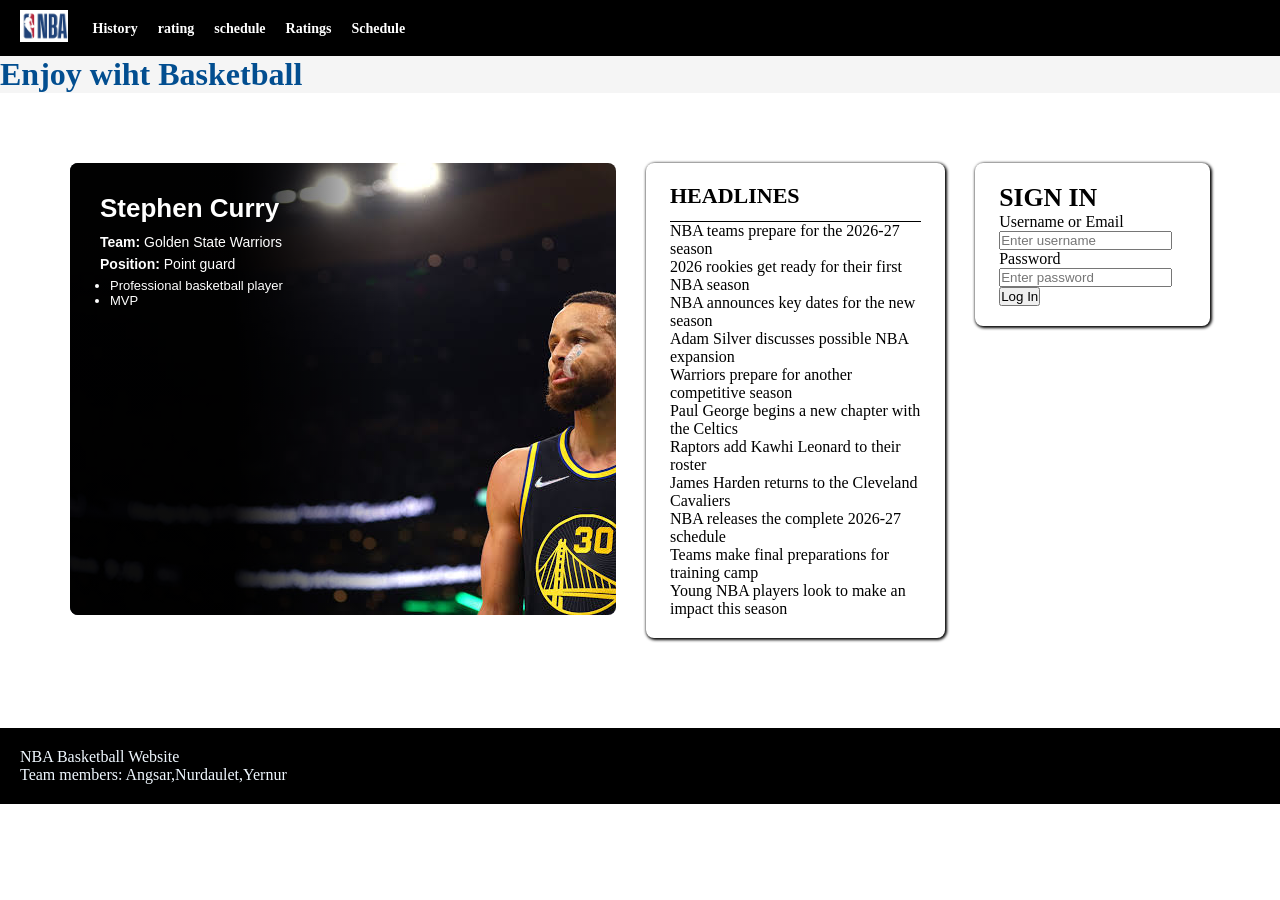
==== index.html @ 3976b824 "Angasar do changes" ====
<!DOCTYPE html>
<html lang="en">
<head>
    <meta charset="UTF-8">
    <meta name="viewport" content="width=device-width, initial-scale=1.0">
    <title>Basketball-NBA</title>
    <link rel="stylesheet" href="style.css">
</head>
<body>
    <header class ="header">
        <div class="logo">

          
            <a href="index.html">
                <img src="pictures/logo.png" alt="logo">

            </a>
        </div>

        <nav>
            <ul class="navigationList">
                <li><a href="History.html">History</a></li>
                <li><a href="rating.html">rating</a></li>
                <li><a href="schedule">schedule</a></li>
                <li><a href="">Ratings</a></li>
                <li><a href="">Schedule</a></li>
               

            </ul>

        </nav>


    </header>
    
 



    <h1 style ="text-align: left; background-color: rgb(245, 245, 245); color: rgb(2, 78, 144);">          Enjoy wiht Basketball</h1>
    <div class="divv">
        <div class ="wrapper">
        <img class="Basketball-img1" src="pictures/main.jpg"alt="bas">
        <div class = "text">
            <h3>Stephen Curry</h2>
            <p><strong>Team:</strong> Golden State Warriors</p>
            <p><strong>Position:</strong> Point guard</p>
            <ul type = "-">
                <li>Professional basketball player</li>
                <li>MVP</li>
            </ul>
        </div>
        <!-- <img class="Basketball-img2" src="pictures/b1.wcebp" alt="bask"> -->
        </div>  
    <div class="headlines">
        <div class="headlinesLikeHead">
            <h3>HEADLINES</h3>


        </div>
        <ul class="headlines-list">
            <li>NBA teams prepare for the 2026-27 season</li>
            <li>2026 rookies get ready for their first NBA season</li>
            <li>NBA announces key dates for the new season</li>
            <li>Adam Silver discusses possible NBA expansion</li>
            <li>Warriors prepare for another competitive season</li>
            <li>Paul George begins a new chapter with the Celtics</li>
            <li>Raptors add Kawhi Leonard to their roster</li>
            <li>James Harden returns to the Cleveland Cavaliers</li>
            <li>NBA releases the complete 2026-27 schedule</li>
            <li>Teams make final preparations for training camp</li>
            <li>Young NBA players look to make an impact this season</li>
</ul>
             
        
        



    </div>
    <div class="login">
            <div class="loginHeader">
                <h3>SIGN IN</h3>
            </div>
            <form class="loginForm">
                <div class="input">
                    <label for="username">Username or Email</label>
                    <input type="text" id="username" placeholder="Enter username" required>
                </div>
                
                <div class="input">
                    <label for="password">Password</label> <br>
                    <input type="password" id="password" placeholder="Enter password" required>
                </div>
                <button type="submit" class="login-btn">Log In</button>
            </form>
        </div>
              
        



    </div>
   

    <footer>

        <p>NBA Basketball Website</p>
        <p>Team members: Angsar,Nurdaulet,Yernur</p>

    </footer>
</body>
</html>
---- style.css ----
* {
     margin: 0;
     padding: 0;
     box-sizing: border-box; 
}


.Basketball-img1 {
    width: 678px;
    height: 452px;
    display: block;
    object-fit: cover;
    object-position: right;

}
.divv{
    display: flex; 
    justify-content: flex-start; 
    padding: 70px;
    gap: 30px;
    align-items: flex-start;
    


}
.header{
    background-color: black;
    display: flex;
    align-items: center;
    padding: 10px 20px;
    width: 100%;

}
 

 

.logo {
    display: flex;
    align-items: center;
    margin-right: 25px;
}

.logo img{
    height: 32px;
}
.navigationList{
    display: flex;
    list-style: none;
    gap: 20px;
}
.navigationList a {
    color: white;
    text-decoration: none;
    font-weight: bold;
    font-size: 14px;
    transition: opacity 0.2s;
}
.navigationList a:hover {
    opacity: 0.7;
}

.wrapper{
    position: relative;
    display: inline-block;
    overflow: hidden;
    border-radius: 8px;
}

.text{
    position: absolute;
    top: 0;
    left: 0;
    width: 60%; 
    height: 100%;
    background: linear-gradient(to right, rgba(0, 0, 0, 0.95) 50%, transparent 100%);
    color: white;
    font-family: Arial, sans-serif;
    padding: 30px;
    display: flex;
    flex-direction: column;
    
}

.text h3{
    font-size: 26px;
    font-weight: bold;
    margin-bottom: 10px;


}
.text p{
    font-size: 14px;
    margin-bottom: 6px;

}
.text ul{
    font-size: 13px;
    margin-left: 10px;
}
.headlines{
    width: 360px;
    background-color: white;
    border-radius: 8px;
    padding: 20px 24px;
    box-shadow: 1px 1px 3px 1px rgb(0, 0, 0);

}
.headlinesLikeHead{
    display: flex;
    justify-content: space-between;
    align-items: center;
    padding-bottom: 12px;
    border-bottom: 1px solid;
}
.headlinesLikeHead h3{
    font-size: 22px;
    font-weight: 900;
    color: black;

}
.headlines-list{
    list-style: none;
    padding: 0;
    margin: 0;
}
.login{
    width: 280px;
    background-color: white;
    border-radius: 8px;
    padding: 20px 24px;
     box-shadow: 1px 1px 3px 1px rgb(0, 0, 0);
    

}
.loginHeader{
    font-size: 22px;
    font-weight: 900;
    color: black;
}
.inputGroup{
    margin-bottom: 15px;

}
.inputGroup label {
    display: block;
    font-size: 12px;
    font-weight: bold;
    margin-bottom: 5px;
    color: #333;
  

}
.inputGroup input {
    width: 100%;
    padding: 9px;
    border: 1px solid #ccc;
    border-radius: 4px;
    font-size: 13px;
    outline: none;
  
  

}
footer{
    background-color: rgb(0, 0, 0);
    color:aliceblue;
    padding: 20px;
    margin-top: 20px;
    
    


}
.history{
     width: 900px;
    height: 600px;
    display: block;
    object-fit: cover;
    object-position: center;
    margin: left;

}
.hh{
    text-align: center;
    background-color: black;
    color: #eb7404;
}

.historytext {
    flex: 1;                
    background-color: white;
    border-radius: 8px;
    padding: 25px 30px;
    box-shadow: 1px 1px 3px 1px rgba(0, 0, 0, 0.3);
    
}

.historytext h2 {
    font-size: 24px;
    font-weight: 900;
    color: #000;
    margin-bottom: 20px;
   
    padding-bottom: 8px;
}

.historyp {
    margin-bottom: 18px;
}

.historyp h3 {
    font-size: 16px;
    font-weight: bold;
    color: #024e90;
    margin-bottom: 6px;
}

.historyp p {
    font-size: 14px;
     
    color: #333;
    margin-bottom: 8px;
}


.historylist {
    list-style: none;
    padding: 0;
}

.historylist li {
    font-size: 13px;
    padding: 6px ;
    border-bottom: 1px solid #eee;
    color: #444;

}
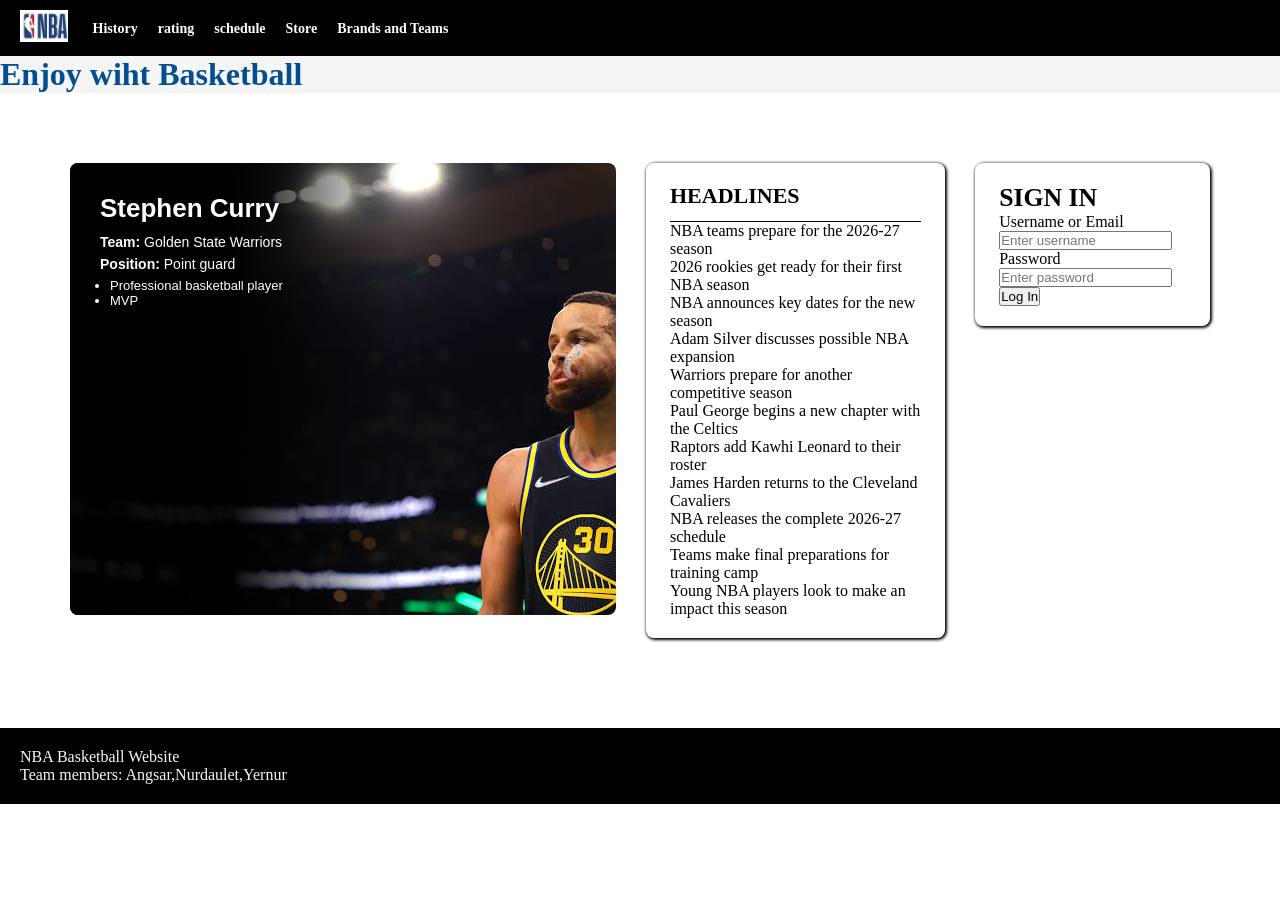
==== commit 32df848e: "Link changes" ====
--- a/index.html
+++ b/index.html
@@ -20,10 +20,10 @@
         <nav>
             <ul class="navigationList">
                 <li><a href="History.html">History</a></li>
-                <li><a href="rating.html">rating</a></li>
-                <li><a href="schedule">schedule</a></li>
-                <li><a href="">Ratings</a></li>
-                <li><a href="">Schedule</a></li>
+                <li><a href="ratings.html">rating</a></li>
+                <li><a href="schedule.html">schedule</a></li>
+                <li><a href="BrandPrice.html">Store</a></li>
+                <li><a href="Brands.html">Brands and Teams</a></li>
                
 
             </ul>
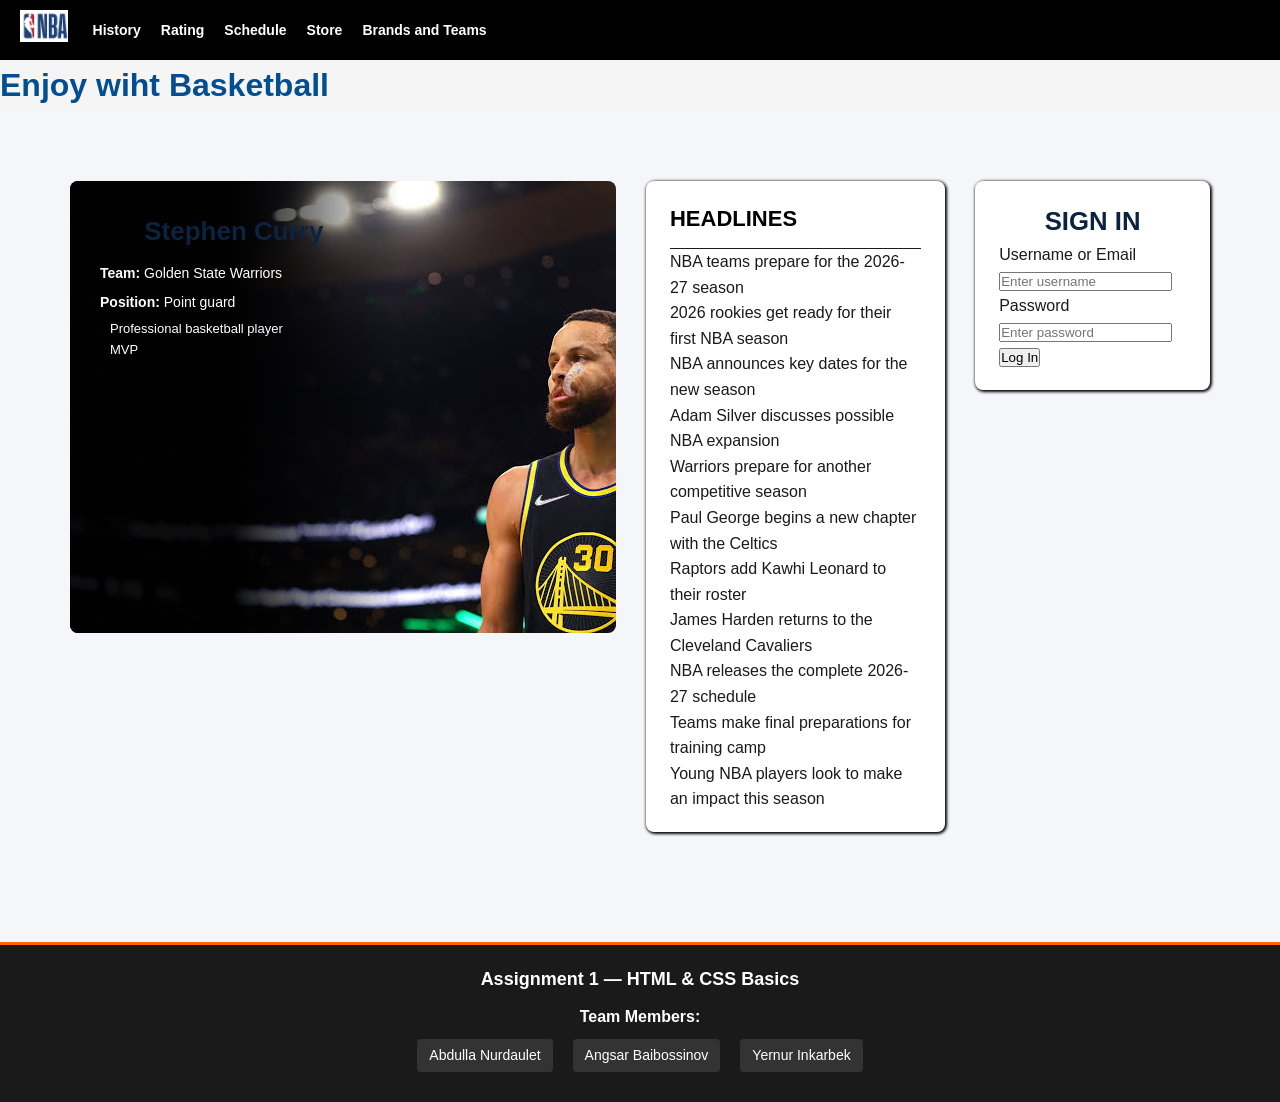
==== commit 3a68eea1: "Update" ====
--- a/index.html
+++ b/index.html
@@ -9,33 +9,20 @@
 <body>
     <header class ="header">
         <div class="logo">
-
-          
             <a href="index.html">
                 <img src="pictures/logo.png" alt="logo">
-
             </a>
         </div>
-
         <nav>
             <ul class="navigationList">
                 <li><a href="History.html">History</a></li>
-                <li><a href="ratings.html">rating</a></li>
-                <li><a href="schedule.html">schedule</a></li>
+                <li><a href="ratings.html">Rating</a></li>
+                <li><a href="schedule.html">Schedule</a></li>
                 <li><a href="BrandPrice.html">Store</a></li>
                 <li><a href="Brands.html">Brands and Teams</a></li>
-               
-
             </ul>
-
         </nav>
-
-
     </header>
-    
- 
-
-
 
     <h1 style ="text-align: left; background-color: rgb(245, 245, 245); color: rgb(2, 78, 144);">          Enjoy wiht Basketball</h1>
     <div class="divv">
@@ -50,13 +37,10 @@
                 <li>MVP</li>
             </ul>
         </div>
-        <!-- <img class="Basketball-img2" src="pictures/b1.wcebp" alt="bask"> -->
         </div>  
     <div class="headlines">
         <div class="headlinesLikeHead">
             <h3>HEADLINES</h3>
-
-
         </div>
         <ul class="headlines-list">
             <li>NBA teams prepare for the 2026-27 season</li>
@@ -72,11 +56,6 @@
             <li>Young NBA players look to make an impact this season</li>
 </ul>
              
-        
-        
-
-
-
     </div>
     <div class="login">
             <div class="loginHeader">
@@ -95,19 +74,21 @@
                 <button type="submit" class="login-btn">Log In</button>
             </form>
         </div>
-              
-        
-
-
-
     </div>
    
-
-    <footer>
-
-        <p>NBA Basketball Website</p>
-        <p>Team members: Angsar,Nurdaulet,Yernur</p>
-
+    <footer class="site-footer">
+        <div class="footer-container">
+            <p class="footer-title">Assignment 1 — HTML & CSS Basics</p>
+      
+            <div class="team-members">
+                <p><strong>Team Members:</strong></p>
+                <ul>
+                    <li>Abdulla Nurdaulet</li>
+                    <li>Angsar Baibossinov</li>
+                    <li>Yernur Inkarbek</li>
+                </ul>
+            </div>
+        </div>
     </footer>
 </body>
 </html>
--- a/style.css
+++ b/style.css
@@ -3,8 +3,6 @@
      padding: 0;
      box-sizing: border-box; 
 }
-
-
 .Basketball-img1 {
     width: 678px;
     height: 452px;
@@ -19,9 +17,6 @@
     padding: 70px;
     gap: 30px;
     align-items: flex-start;
-    
-
-
 }
 .header{
     background-color: black;
@@ -29,12 +24,7 @@
     align-items: center;
     padding: 10px 20px;
     width: 100%;
-
-}
- 
-
- 
-
+}
 .logo {
     display: flex;
     align-items: center;
@@ -79,20 +69,16 @@
     padding: 30px;
     display: flex;
     flex-direction: column;
-    
 }
 
 .text h3{
     font-size: 26px;
     font-weight: bold;
     margin-bottom: 10px;
-
-
 }
 .text p{
     font-size: 14px;
     margin-bottom: 6px;
-
 }
 .text ul{
     font-size: 13px;
@@ -158,19 +144,12 @@
     border-radius: 4px;
     font-size: 13px;
     outline: none;
-  
-  
-
 }
 footer{
     background-color: rgb(0, 0, 0);
     color:aliceblue;
     padding: 20px;
     margin-top: 20px;
-    
-    
-
-
 }
 .history{
      width: 900px;
@@ -179,7 +158,6 @@
     object-fit: cover;
     object-position: center;
     margin: left;
-
 }
 .hh{
     text-align: center;
@@ -192,8 +170,7 @@
     background-color: white;
     border-radius: 8px;
     padding: 25px 30px;
-    box-shadow: 1px 1px 3px 1px rgba(0, 0, 0, 0.3);
-    
+    box-shadow: 1px 1px 3px 1px rgba(0, 0, 0, 0.3);  
 }
 
 .historytext h2 {
@@ -235,4 +212,505 @@
     border-bottom: 1px solid #eee;
     color: #444;
 
+}
+
+/*Brand and Store*/
+body {
+    background-color: #ffffff;
+    color: #000000;
+    line-height: 1.6;
+}
+/*
+* {
+    box-sizing: border-box;
+    margin: 0;
+    padding: 0;
+    font-family: Arial, sans-serif;
+}
+header {
+    border-bottom: 1px solid #e5e5e5;
+    padding: 15px 40px;
+    display: flex;
+    justify-content: space-between;
+    align-items: center;
+}
+.logo {
+    display: flex;
+    align-items: center;
+    margin-right: 25px;
+}
+
+nav a {
+    margin: 0 15px;
+    text-decoration: none;
+    color: #000;
+    font-size: 14px;
+    font-weight: bold;
+    text-transform: uppercase;
+}*/
+
+.header-btn {
+    background-color: #000;
+    color: #fff;
+    padding: 10px 18px;
+    text-decoration: none;
+    font-size: 13px;
+    font-weight: bold;
+    border-radius: 4px;
+    text-transform: uppercase;
+}
+.header-btn:hover {
+    background-color: #333;
+}
+
+.header-icons span {
+    margin-left: 15px;
+    cursor: pointer;
+    font-size: 14px;
+}
+
+.container {
+    max-width: 1200px;
+    margin: 0 auto;
+    padding: 30px 20px; /*just 20px*/
+}
+
+.hero {
+    background: #f4f4f4;
+    padding: 40px;
+    border-radius: 8px;
+    text-align: center;
+    margin-bottom: 40px;
+}
+.hero h1 {
+    font-size: 32px;
+    text-transform: uppercase;
+    margin-bottom: 15px;
+}
+.hero p {
+    font-size: 16px;
+    color: #555;
+    max-width: 800px;
+    margin: 0 auto 20px auto;
+}
+
+
+.page-title {
+    font-size: 28px;
+    font-weight: bold;
+    text-transform: uppercase;
+    margin-bottom: 25px;
+}
+.filters {
+    display: flex;
+    gap: 10px;
+    margin-bottom: 20px;
+    flex-wrap: wrap;
+}
+.filter-btn {
+    padding: 8px 16px;
+    border: 1px solid #ccc;
+    background: white;
+    cursor: pointer;
+    font-size: 14px;
+    border-radius: 4px;
+}
+.filter-btn:hover {
+    border-color: #000;
+}
+.sort-box {
+    margin-left: auto;
+}
+.products-grid {
+    display: grid;
+    grid-template-columns: repeat(4, 1fr);
+    gap: 20px;
+    margin-top: 20px;
+}
+.product-card {
+    background: #f9f9f9;
+    padding: 15px;
+    border-radius: 8px;
+    display: flex;
+    flex-direction: column;
+    justify-content: space-between;
+}
+.product-image {
+    width: 100%;
+    height: 200px;
+    background-color: #eee;
+    display: flex;
+    align-items: center;
+    justify-content: center;
+    margin-bottom: 15px;
+    border-radius: 4px;
+    overflow: hidden;
+}
+
+.product-image img {
+    max-width: 100%;
+    max-height: 100%;
+    object-fit: cover;
+}
+.product-category {
+    font-size: 12px;
+    color: #777;
+    text-transform: uppercase;
+    margin-bottom: 5px;
+}
+.product-title {
+    font-size: 16px;
+    font-weight: bold;
+    margin-bottom: 10px;
+}
+.product-price {
+    font-size: 16px;
+    font-weight: bold;
+    color: #000;
+}
+
+.team-card {
+    border: 1px solid #e5e5e5;
+    border-radius: 8px;
+    padding: 30px;
+    margin-bottom: 40px;
+    background-color: #fff;
+}
+.team-header {
+    border-bottom: 2px solid #000;
+    padding-bottom: 10px;
+    margin-bottom: 20px;
+    display: flex;
+    justify-content: space-between;
+    align-items: flex-end;
+}
+.team-title {
+    font-size: 26px;
+    text-transform: uppercase;
+}
+.team-meta {
+    font-size: 14px;
+    color: #666;
+    font-weight: bold;
+}
+
+.team-history {
+    margin-bottom: 25px;
+    color: #333;
+}
+.gear-title {
+    font-size: 20px;
+    text-transform: uppercase;
+    margin-bottom: 15px;
+    border-left: 4px solid #000;
+    padding-left: 10px;
+}
+.gear-grid {
+    display: grid;
+    grid-template-columns: repeat(2, 1fr);
+    gap: 20px;
+}
+.gear-item {
+    background-color: #f9f9f9;
+    border-radius: 6px;
+    padding: 20px;
+    display: flex;
+    gap: 20px;
+}
+
+.gear-image {
+    width: 160px;
+    height: 160px;
+    background-color: #eee;
+    display: flex;
+    align-items: center;
+    justify-content: center;
+    border-radius: 4px;
+    flex-shrink: 0;
+    overflow: hidden;
+}
+
+.gear-image img {
+    max-width: 100%;
+    max-height: 100%;
+    object-fit: contain;
+}
+
+.gear-details h4 {
+    font-size: 16px;
+    margin-bottom: 8px;
+    text-transform: uppercase;
+}
+
+.gear-details p {
+    font-size: 13px;
+    color: #555;
+    margin-bottom: 6px;
+}
+
+.gear-details span {
+    font-weight: bold;
+    color: #111;
+}
+
+.shop-cta {
+    text-align: center;
+    padding: 50px 20px;
+    background: #111;
+    color: #fff;
+    border-radius: 8px;
+    margin-top: 50px;
+}
+
+.shop-cta h2 {
+    font-size: 28px;
+    margin-bottom: 15px;
+    text-transform: uppercase;
+}
+
+.shop-cta p {
+    font-size: 16px;
+    color: #ccc;
+    margin-bottom: 25px;
+}
+
+.cta-button {
+    display: inline-block;
+    background-color: #fff;
+    color: #000;
+    padding: 14px 30px;
+    text-decoration: none;
+    font-weight: bold;
+    text-transform: uppercase;
+    border-radius: 4px;
+    transition: 0.2s;
+}
+
+.cta-button:hover {
+    background-color: #ddd;
+}
+
+.site-footer {
+  background-color: #1a1a1a;
+  color: #ffffff;
+  padding: 20px 0;
+  margin-top: 40px;
+  text-align: center;
+  font-family: Arial, sans-serif;
+  border-top: 3px solid #ff6600;
+}
+
+.footer-container {
+  max-width: 1200px;
+  margin: 0 auto;
+  padding: 0 15px;
+}
+
+.footer-title {
+  font-size: 18px;
+  font-weight: bold;
+  margin-bottom: 10px;
+}
+
+.team-members ul {
+  list-style-type: none;
+  padding: 0;
+  margin: 10px 0;
+  display: flex;
+  justify-content: center;
+  gap: 20px;
+}
+
+.team-members li {
+  background-color: #333333;
+  padding: 5px 12px;
+  border-radius: 4px;
+  font-size: 14px;
+}
+
+.copyright {
+  font-size: 12px;
+  color: #aaaaaa;
+  margin-top: 15px;
+}
+
+
+
+/*Rating Schedule*/
+body { 
+    font-family: 'Segoe UI', Tahoma, Geneva, Verdana, sans-serif; 
+    margin: 0; 
+    padding: 0;
+    box-sizing: border-box;
+    background-color: #f4f6f9; 
+    color: #1a1a1a; 
+}
+h1, h2, h3 { 
+    text-align: center; 
+    color: #0c2340; 
+}
+ul { 
+    list-style: none; 
+    padding: 0; 
+    margin: 0; 
+}
+
+
+#main-header { 
+    background-color: #0c2340; 
+    padding: 15px 0; 
+    text-align: center; 
+    box-shadow: 0 2px 5px rgba(0,0,0,0.2);
+}
+#schedule-table { 
+    width: 100%; 
+    border-collapse: collapse; 
+    margin-top: 15px; 
+}
+#ticket-form {
+    display: block;
+}
+/*.container { 
+    width: 90%; 
+    max-width: 1100px; 
+    margin: 0 auto; 
+    padding: 20px; 
+}*/
+.players-grid { 
+    display: flex; 
+    flex-wrap: wrap; 
+    gap: 20px; 
+    justify-content: center; 
+}
+.player-card { 
+    background: white; 
+    border: 1px solid #ddd; 
+    border-radius: 10px; 
+    width: 300px; 
+    padding: 15px; 
+    box-shadow: 0 4px 6px rgba(0,0,0,0.1); 
+    position: relative; 
+}
+.player-rank { 
+    position: absolute; 
+    top: 10px; 
+    left: 10px; 
+    background: #c9082a; 
+    color: white; 
+    padding: 3px 8px; 
+    border-radius: 12px; 
+    font-weight: bold; 
+}
+.player-img { 
+    width: 120px; 
+    height: 120px; 
+    object-fit: cover; 
+    margin: 10px auto; 
+    display: block; 
+}
+.round-avatar { 
+    border-radius: 50%; 
+    border: 3px solid #17408b; 
+}
+.team-info { 
+    font-size: 0.85rem; 
+    color: #666; 
+    font-weight: bold; 
+    text-align: center; 
+}
+.stats-box, .bio-box { 
+    background: #f8f9fa; 
+    border-radius: 6px; 
+    padding: 10px; 
+    margin-top: 10px; 
+}
+.table-section { 
+    margin-bottom: 40px; 
+    background: white; 
+    padding: 20px; 
+    border-radius: 10px; 
+    box-shadow: 0 4px 6px rgba(0,0,0,0.1); 
+}
+.form-section { 
+    background: white; 
+    padding: 25px; 
+    border-radius: 10px; 
+    box-shadow: 0 4px 6px rgba(0,0,0,0.1); 
+    max-width: 600px; 
+    margin: 0 auto; 
+}
+.form-group { 
+    margin-bottom: 15px; 
+}
+.submit-btn { 
+    background-color: #c9082a; 
+    color: white; 
+    border: none; 
+    padding: 12px 20px; 
+    font-size: 1rem; 
+    font-weight: bold; 
+    border-radius: 5px; 
+    cursor: pointer; 
+    width: 100%; 
+}
+.nav-menu a { 
+    color: white; 
+    text-decoration: none; 
+    padding: 10px 15px; 
+    font-weight: bold; 
+}
+.nav-menu a:hover { 
+    background-color: #c9082a; 
+    border-radius: 4px; 
+}
+.stats-box h3, .bio-box h3 { 
+    margin: 0 0 5px 0; 
+    font-size: 1rem; 
+    color: #0c2340; 
+}
+.stats-box li, .bio-box li { 
+    font-size: 0.85rem; 
+    padding: 3px 0; 
+    border-bottom: 1px dashed #ddd; 
+}
+.stats-box li:last-child, .bio-box li:last-child { 
+    border-bottom: none; 
+}
+#schedule-table th { 
+    background-color: #0c2340; 
+    color: white; 
+    padding: 12px; 
+    text-align: left; 
+}
+#schedule-table td { 
+    padding: 12px; 
+    border-bottom: 1px solid #ddd; 
+}
+#schedule-table tr:hover { 
+    background-color: #f1f1f1; 
+}
+.form-group label { 
+    display: block; 
+    font-weight: bold; 
+    margin-bottom: 5px; 
+    color: #0c2340; 
+}
+.form-group input[type="text"],
+.form-group input[type="email"],
+.form-group select,
+.form-group textarea { 
+    width: 100%; 
+    padding: 10px; 
+    border: 1px solid #ccc; 
+    border-radius: 5px; 
+    box-sizing: border-box; 
+}
+.form-group input[type="color"] { 
+    width: 60px; 
+    height: 35px; 
+    border: none; 
+    cursor: pointer; 
+}
+.submit-btn:hover { 
+    background-color: #a10620; 
 }
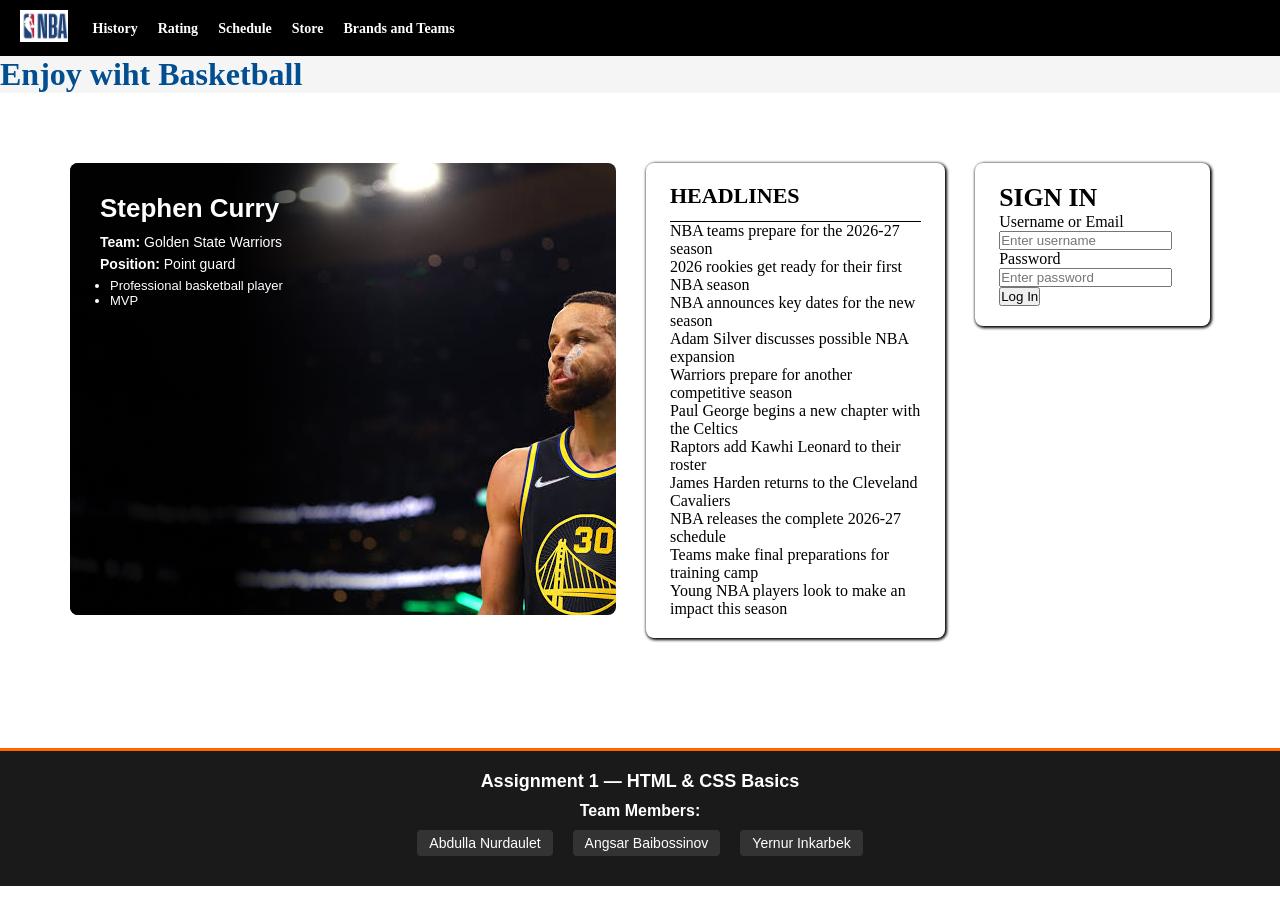
==== commit 6931f417: "Create new css file" ====
--- a/index.html
+++ b/index.html
@@ -4,7 +4,7 @@
     <meta charset="UTF-8">
     <meta name="viewport" content="width=device-width, initial-scale=1.0">
     <title>Basketball-NBA</title>
-    <link rel="stylesheet" href="style.css">
+    <link rel="stylesheet" href="stylea.css">
 </head>
 <body>
     <header class ="header">
--- a/stylea.css
+++ b/stylea.css
@@ -0,0 +1,337 @@
+* {
+     margin: 0;
+     padding: 0;
+     box-sizing: border-box; 
+}
+.Basketball-img1 {
+    width: 678px;
+    height: 452px;
+    display: block;
+    object-fit: cover;
+    object-position: right;
+
+}
+.divv{
+    display: flex; 
+    justify-content: flex-start; 
+    padding: 70px;
+    gap: 30px;
+    align-items: flex-start;
+}
+.header {
+    background-color: black;
+    display: flex;
+    align-items: center;
+    padding: 10px 20px;
+    width: 100%;
+}
+.logo {
+    display: flex;
+    align-items: center;
+    margin-right: 25px;
+}
+
+.logo img{
+    height: 32px;
+}
+.navigationList{
+    display: flex;
+    list-style: none;
+    gap: 20px;
+}
+.navigationList a {
+    color: white;
+    text-decoration: none;
+    font-weight: bold;
+    font-size: 14px;
+    transition: opacity 0.2s;
+}
+.navigationList a:hover {
+    opacity: 0.7;
+}
+
+.wrapper{
+    position: relative;
+    display: inline-block;
+    overflow: hidden;
+    border-radius: 8px;
+}
+
+.text{
+    position: absolute;
+    top: 0;
+    left: 0;
+    width: 60%; 
+    height: 100%;
+    background: linear-gradient(to right, rgba(0, 0, 0, 0.95) 50%, transparent 100%);
+    color: white;
+    font-family: Arial, sans-serif;
+    padding: 30px;
+    display: flex;
+    flex-direction: column;
+}
+
+.text h3{
+    font-size: 26px;
+    font-weight: bold;
+    margin-bottom: 10px;
+}
+.text p{
+    font-size: 14px;
+    margin-bottom: 6px;
+}
+.text ul{
+    font-size: 13px;
+    margin-left: 10px;
+}
+.headlines{
+    width: 360px;
+    background-color: white;
+    border-radius: 8px;
+    padding: 20px 24px;
+    box-shadow: 1px 1px 3px 1px rgb(0, 0, 0);
+
+}
+.headlinesLikeHead{
+    display: flex;
+    justify-content: space-between;
+    align-items: center;
+    padding-bottom: 12px;
+    border-bottom: 1px solid;
+}
+.headlinesLikeHead h3{
+    font-size: 22px;
+    font-weight: 900;
+    color: black;
+
+}
+.headlines-list{
+    list-style: none;
+    padding: 0;
+    margin: 0;
+}
+.login{
+    width: 280px;
+    background-color: white;
+    border-radius: 8px;
+    padding: 20px 24px;
+     box-shadow: 1px 1px 3px 1px rgb(0, 0, 0);
+    
+
+}
+.loginHeader{
+    font-size: 22px;
+    font-weight: 900;
+    color: black;
+}
+.inputGroup{
+    margin-bottom: 15px;
+
+}
+.inputGroup label {
+    display: block;
+    font-size: 12px;
+    font-weight: bold;
+    margin-bottom: 5px;
+    color: #333;
+  
+
+}
+.inputGroup input {
+    width: 100%;
+    padding: 9px;
+    border: 1px solid #ccc;
+    border-radius: 4px;
+    font-size: 13px;
+    outline: none;
+}
+footer{
+    background-color: rgb(0, 0, 0);
+    color:aliceblue;
+    padding: 20px;
+    margin-top: 20px;
+}
+
+.historyimages {
+    display: flex;
+    flex-direction: column;
+    gap: 20px;
+}
+
+.history {
+    width: 100%;
+    height: 300px;
+    object-fit: cover;
+    border-radius: 8px;
+}
+.hh{
+    text-align: center;
+    background-color: black;
+    color: #eb7404;
+}
+
+.historytext {
+    flex: 1;                
+    background-color: white;
+    border-radius: 8px;
+    padding: 25px 30px;
+    box-shadow: 1px 1px 3px 1px rgba(0, 0, 0, 0.3);  
+}
+
+.historytext h2 {
+    font-size: 24px;
+    font-weight: 900;
+    color: #000;
+    margin-bottom: 20px;
+   
+    padding-bottom: 8px;
+}
+
+.historyp {
+    margin-bottom: 18px;
+}
+
+.historyp h3 {
+    font-size: 16px;
+    font-weight: bold;
+    color: #024e90;
+    margin-bottom: 6px;
+}
+
+.historyp p {
+    font-size: 14px;
+     
+    color: #333;
+    margin-bottom: 8px;
+}
+
+
+.historylist {
+    list-style: none;
+    padding: 0;
+}
+
+.historylist li {
+    font-size: 13px;
+    padding: 6px ;
+    border-bottom: 1px solid #eee;
+    color: #444;
+
+}
+.pagelayout {
+    min-height: 100vh;
+
+    display: grid;
+
+    grid-template-columns: 220px 1fr;
+
+    grid-template-rows: auto 1fr auto;
+
+    grid-template-areas:
+        "header header"
+        "sidebar main"
+        "footer footer";
+}
+
+.pagelayout .header {
+    grid-area: header;
+}
+
+.pagelayout .sidebar {
+    grid-area: sidebar;
+}
+
+.pagelayout .main-content {
+    grid-area: main;
+}
+
+.pagelayout footer {
+    grid-area: footer;
+}
+
+.sidebar {
+    background-color: #f2f2f2;
+    padding: 30px 20px;
+}
+
+.sidebar h3 {
+    margin-bottom: 20px;
+    color: #024e90;
+}
+
+.sidebar ul {
+    list-style: none;
+}
+
+.sidebar li {
+    margin-bottom: 15px;
+}
+
+.sidebar a {
+    text-decoration: none;
+    color: #222;
+    font-weight: bold;
+}
+
+.sidebar a:hover {
+    color: #eb7404;
+}
+
+.maincontent {
+    padding: 40px;
+    min-width: 0;
+}
+
+.maincontent > h1 {
+    text-align: center;
+    color: #024e90;
+    margin-bottom: 30px;
+}
+
+.historygrid {
+    display: grid;
+
+    grid-template-columns: 1fr 1fr;
+
+    gap: 30px;
+
+    align-items: start;
+}
+
+.site-footer {
+  background-color: #1a1a1a;
+  color: #ffffff;
+  padding: 20px 0;
+  margin-top: 40px;
+  text-align: center;
+  font-family: Arial, sans-serif;
+  border-top: 3px solid #ff6600;
+}
+
+.footer-container {
+  max-width: 1200px;
+  margin: 0 auto;
+  padding: 0 15px;
+}
+
+.footer-title {
+  font-size: 18px;
+  font-weight: bold;
+  margin-bottom: 10px;
+}
+
+.team-members ul {
+  list-style-type: none;
+  padding: 0;
+  margin: 10px 0;
+  display: flex;
+  justify-content: center;
+  gap: 20px;
+}
+
+.team-members li {
+  background-color: #333333;
+  padding: 5px 12px;
+  border-radius: 4px;
+  font-size: 14px;
+}
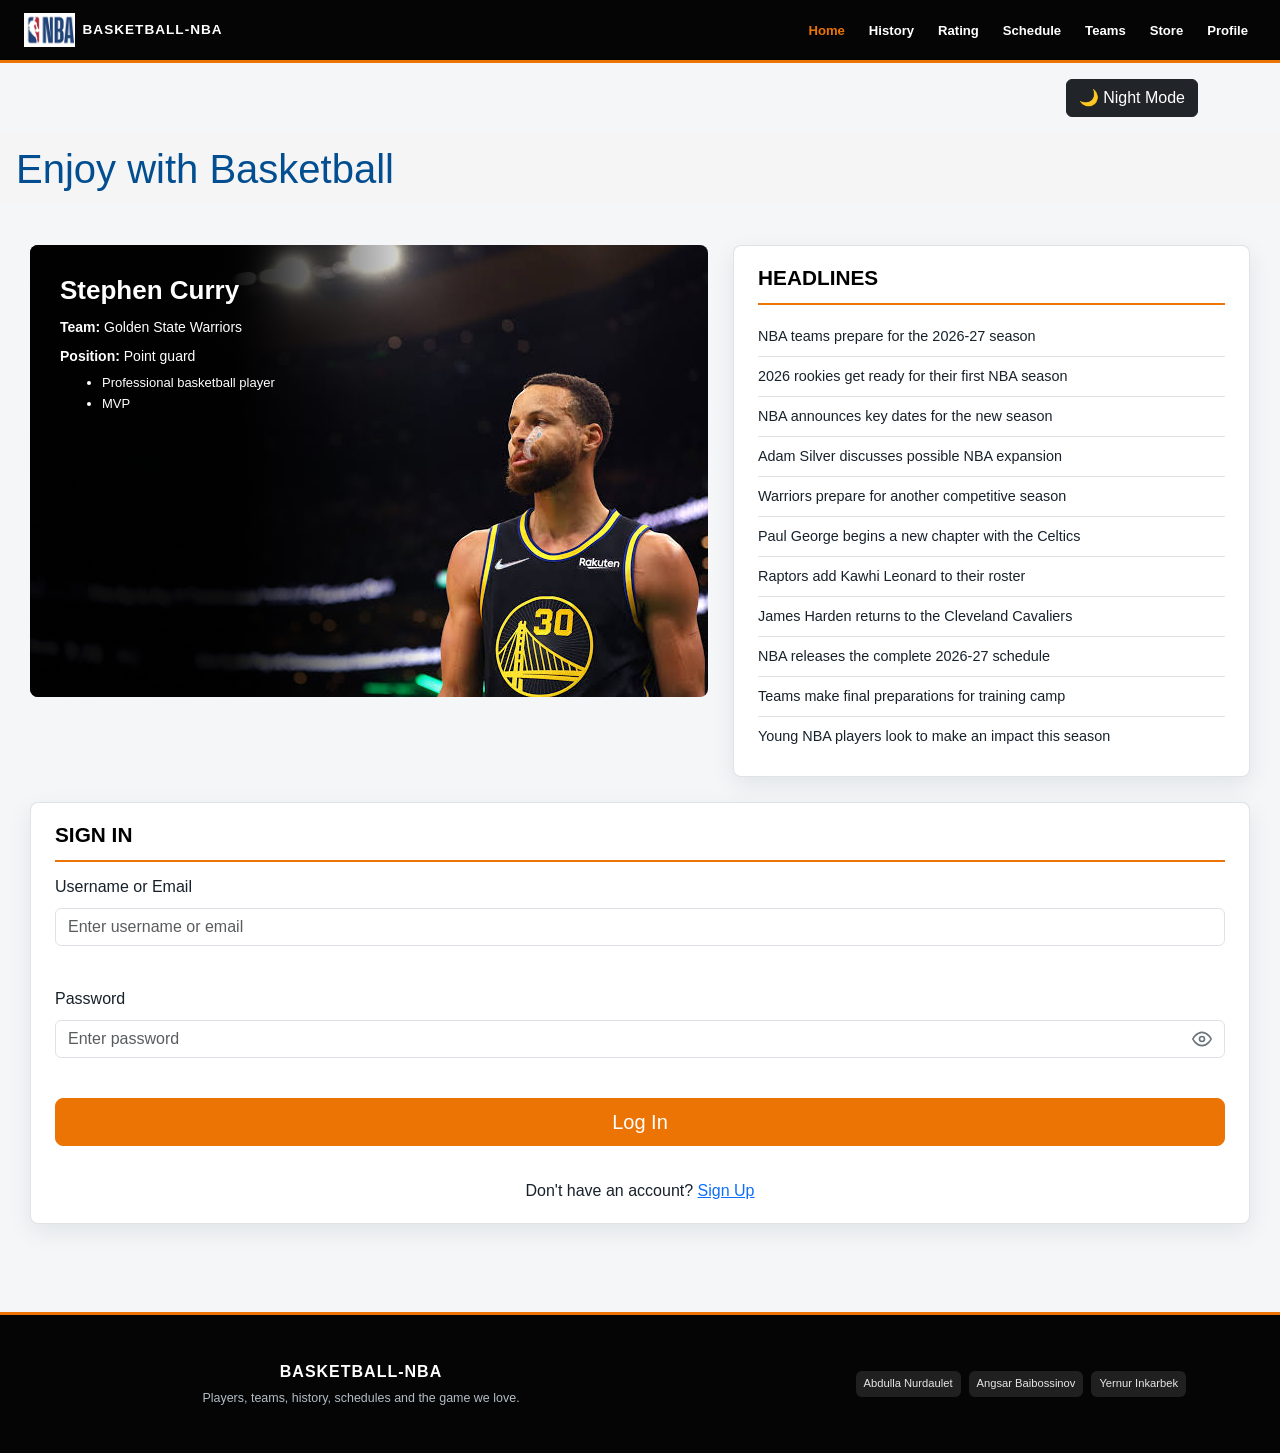
==== commit e5128982: "Final of project" ====
--- a/index.html
+++ b/index.html
@@ -1,94 +1,284 @@
 <!DOCTYPE html>
 <html lang="en">
+
 <head>
     <meta charset="UTF-8">
     <meta name="viewport" content="width=device-width, initial-scale=1.0">
+
     <title>Basketball-NBA</title>
+
     <link rel="stylesheet" href="stylea.css">
+
+    <link href="https://cdn.jsdelivr.net/npm/bootstrap@5.3.3/dist/css/bootstrap.min.css"
+          rel="stylesheet">
+
+    <link rel="stylesheet" href="sitetheme.css">
 </head>
+
 <body>
-    <header class ="header">
-        <div class="logo">
-            <a href="index.html">
-                <img src="pictures/logo.png" alt="logo">
+
+    <!-- TASK 7: Toast Notification -->
+    <div id="toast">
+        <span id="toastMessage"></span>
+    </div>
+
+    <!-- Navigation -->
+    <nav class="navbar navbar-expand-lg navbar-dark site-navbar">
+        <div class="container-fluid px-3 px-sm-2 px-lg-4">
+
+            <a class="navbar-brand d-flex align-items-center gap-2"
+               href="index.html">
+                <img src="pictures/logo.png"
+                     alt="Basketball-NBA logo"
+                     height="34">
+                <span>BASKETBALL-NBA</span>
             </a>
-        </div>
-        <nav>
-            <ul class="navigationList">
-                <li><a href="History.html">History</a></li>
-                <li><a href="ratings.html">Rating</a></li>
-                <li><a href="schedule.html">Schedule</a></li>
-                <li><a href="BrandPrice.html">Store</a></li>
-                <li><a href="Brands.html">Brands and Teams</a></li>
-            </ul>
-        </nav>
-    </header>
-
-    <h1 style ="text-align: left; background-color: rgb(245, 245, 245); color: rgb(2, 78, 144);">          Enjoy wiht Basketball</h1>
-    <div class="divv">
-        <div class ="wrapper">
-        <img class="Basketball-img1" src="pictures/main.jpg"alt="bas">
-        <div class = "text">
-            <h3>Stephen Curry</h2>
-            <p><strong>Team:</strong> Golden State Warriors</p>
-            <p><strong>Position:</strong> Point guard</p>
-            <ul type = "-">
-                <li>Professional basketball player</li>
-                <li>MVP</li>
-            </ul>
-        </div>
-        </div>  
-    <div class="headlines">
-        <div class="headlinesLikeHead">
-            <h3>HEADLINES</h3>
-        </div>
-        <ul class="headlines-list">
-            <li>NBA teams prepare for the 2026-27 season</li>
-            <li>2026 rookies get ready for their first NBA season</li>
-            <li>NBA announces key dates for the new season</li>
-            <li>Adam Silver discusses possible NBA expansion</li>
-            <li>Warriors prepare for another competitive season</li>
-            <li>Paul George begins a new chapter with the Celtics</li>
-            <li>Raptors add Kawhi Leonard to their roster</li>
-            <li>James Harden returns to the Cleveland Cavaliers</li>
-            <li>NBA releases the complete 2026-27 schedule</li>
-            <li>Teams make final preparations for training camp</li>
-            <li>Young NBA players look to make an impact this season</li>
-</ul>
-             
+
+            <button class="navbar-toggler"
+                    type="button"
+                    data-bs-toggle="collapse"
+                    data-bs-target="#siteNavigation"
+                    aria-controls="siteNavigation"
+                    aria-expanded="false"
+                    aria-label="Toggle navigation">
+                <span class="navbar-toggler-icon"></span>
+            </button>
+
+            <div class="collapse navbar-collapse" id="siteNavigation">
+                <ul class="navbar-nav ms-auto align-items-lg-center gap-lg-2">
+
+                    <li class="nav-item">
+                        <a class="nav-link active" href="index.html">Home</a>
+                    </li>
+
+                    <li class="nav-item">
+                        <a class="nav-link" href="History.html">History</a>
+                    </li>
+
+                    <li class="nav-item">
+                        <a class="nav-link" href="ratings.html">Rating</a>
+                    </li>
+
+                    <li class="nav-item">
+                        <a class="nav-link" href="schedule.html">Schedule</a>
+                    </li>
+
+                    <li class="nav-item">
+                        <a class="nav-link" href="Brands.html">Teams</a>
+                    </li>
+
+                    <li class="nav-item">
+                        <a class="nav-link" href="BrandPrice.html">Store</a>
+                    </li>
+
+                    <li class="nav-item">
+                        <a class="nav-link" href="Profile.html">Profile</a>
+                    </li>
+
+                </ul>
+            </div>
+        </div>
+    </nav>
+
+    <!-- Day / Night Theme Button -->
+    <div class="container py-3 d-flex justify-content-end">
+        <button id="themeToggle"
+                class="btn btn-dark"
+                type="button">
+            🌙 Night Mode
+        </button>
     </div>
-    <div class="login">
+
+    <!-- Home Heading -->
+    <h1 class="home-heading">
+        Enjoy with Basketball
+    </h1>
+
+    <main>
+
+        <div class="divv">
+
+            <!-- Stephen Curry Section -->
+            <div class="wrapper">
+
+                <img class="Basketball-img1"
+                     src="pictures/main.jpg"
+                     alt="Stephen Curry">
+
+                <div class="text">
+
+                    <h3>Stephen Curry</h3>
+
+                    <p>
+                        <strong>Team:</strong>
+                        Golden State Warriors
+                    </p>
+
+                    <p>
+                        <strong>Position:</strong>
+                        Point guard
+                    </p>
+
+                    <ul>
+                        <li>Professional basketball player</li>
+                        <li>MVP</li>
+                    </ul>
+
+                </div>
+            </div>
+
+            <!-- NBA Headlines -->
+            <div class="headlines">
+
+                <div class="headlinesLikeHead">
+                    <h3>HEADLINES</h3>
+                </div>
+
+                <ul class="headlines-list">
+                    <li>NBA teams prepare for the 2026-27 season</li>
+                    <li>2026 rookies get ready for their first NBA season</li>
+                    <li>NBA announces key dates for the new season</li>
+                    <li>Adam Silver discusses possible NBA expansion</li>
+                    <li>Warriors prepare for another competitive season</li>
+                    <li>Paul George begins a new chapter with the Celtics</li>
+                    <li>Raptors add Kawhi Leonard to their roster</li>
+                    <li>James Harden returns to the Cleveland Cavaliers</li>
+                    <li>NBA releases the complete 2026-27 schedule</li>
+                    <li>Teams make final preparations for training camp</li>
+                    <li>Young NBA players look to make an impact this season</li>
+                </ul>
+
+            </div>
+            <!-- Login Form -->
+        <div class="login">
+
             <div class="loginHeader">
                 <h3>SIGN IN</h3>
             </div>
-            <form class="loginForm">
-                <div class="input">
-                    <label for="username">Username or Email</label>
-                    <input type="text" id="username" placeholder="Enter username" required>
-                </div>
-                
-                <div class="input">
-                    <label for="password">Password</label> <br>
-                    <input type="password" id="password" placeholder="Enter password" required>
-                </div>
-                <button type="submit" class="login-btn">Log In</button>
+
+            <form class="loginForm row g-3"
+                  id="loginForm"
+                  novalidate>
+
+                <div class="input col-12">
+
+                    <label class="form-label" for="username">
+                        Username or Email
+                    </label>
+
+                    <input class="form-control"
+                           type="text"
+                           id="username"
+                           name="username"
+                           placeholder="Enter username or email">
+
+                    <div class="error-message" id="usernameError"></div>
+
+                </div>
+
+                <div class="input col-12">
+
+                    <label class="form-label" for="password">
+                        Password
+                    </label>
+
+                    <input class="form-control"
+                           type="password"
+                           id="password"
+                           name="password"
+                           placeholder="Enter password">
+
+                    <div class="error-message" id="passwordError"></div>
+
+                </div>
+
+                <!-- LOADING SPINNER ON SUBMIT -->
+                <div class="col-12">
+
+                    <button type="submit"
+                            id="loginSubmitBtn"
+                            class="btn btn-primary btn-lg w-100">
+
+                        <span id="loginSpinner"
+                              class="spinner-border spinner-border-sm me-2 d-none"
+                              role="status"
+                              aria-hidden="true">
+                        </span>
+
+                        <span id="loginButtonText">Log In</span>
+
+                    </button>
+
+                </div>
+
+                <div class="col-12">
+                    <p id="formMessage" role="status"></p>
+                </div>
+
             </form>
-        </div>
-    </div>
-   
-    <footer class="site-footer">
-        <div class="footer-container">
-            <p class="footer-title">Assignment 1 — HTML & CSS Basics</p>
-      
-            <div class="team-members">
-                <p><strong>Team Members:</strong></p>
-                <ul>
-                    <li>Abdulla Nurdaulet</li>
-                    <li>Angsar Baibossinov</li>
-                    <li>Yernur Inkarbek</li>
-                </ul>
-            </div>
-        </div>
+
+            <!-- Sign Up link is below the Sign In form -->
+            <div class="text-center mt-3">
+                <span>Don't have an account?</span>
+                <a href="signup.html">Sign Up</a>
+            </div>
+
+        </div>
+
+        </div>
+        
+    </main>
+
+    <!-- Footer -->
+    <footer class="site-footer mt-lg-5">
+
+        <div class="container py-4 px-sm-2 px-lg-4">
+
+            <div class="row gy-3 align-items-center">
+
+                <div class="col-lg-6">
+
+                    <p class="footer-title mb-1">
+                        BASKETBALL-NBA
+                    </p>
+
+                    <p class="footer-note mb-0">
+                        Players, teams, history, schedules and the game we love.
+                    </p>
+
+                </div>
+
+                <div class="col-lg-6">
+
+                    <div class="d-flex flex-wrap justify-content-lg-end gap-2">
+
+                        <span class="member rounded px-2 py-1">
+                            Abdulla Nurdaulet
+                        </span>
+
+                        <span class="member rounded px-2 py-1">
+                            Angsar Baibossinov
+                        </span>
+
+                        <span class="member rounded px-2 py-1">
+                            Yernur Inkarbek
+                        </span>
+
+                    </div>
+
+                </div>
+
+            </div>
+
+        </div>
+
     </footer>
+
+    <!-- Bootstrap JavaScript -->
+    <script src="https://cdn.jsdelivr.net/npm/bootstrap@5.3.3/dist/js/bootstrap.bundle.min.js"></script>
+
+    <!-- Main JavaScript -->
+    <script src="angsar.js"></script>
+
 </body>
 </html>
--- a/stylea.css
+++ b/stylea.css
@@ -11,6 +11,8 @@
     object-position: right;
 
 }
+ 
+
 .divv{
     display: flex; 
     justify-content: flex-start; 
@@ -249,33 +251,30 @@
     grid-area: footer;
 }
 
+
 .sidebar {
     background-color: #f2f2f2;
     padding: 30px 20px;
 }
 
 .sidebar h3 {
-    margin-bottom: 20px;
     color: #024e90;
-}
-
-.sidebar ul {
-    list-style: none;
-}
-
-.sidebar li {
-    margin-bottom: 15px;
-}
-
-.sidebar a {
-    text-decoration: none;
-    color: #222;
-    font-weight: bold;
-}
-
-.sidebar a:hover {
-    color: #eb7404;
-}
+    margin-bottom: 25px;
+    font-size: 20px;
+}
+
+.champion {
+    padding: 15px 0;
+    border-bottom: 1px solid #ddd;
+}
+
+
+.champion span {
+    color: #024e90;
+    font-size: 13px;
+    font-weight: bold;
+}
+
 
 .maincontent {
     padding: 40px;
@@ -335,3 +334,57 @@
   border-radius: 4px;
   font-size: 14px;
 }
+
+
+.error-message {
+    color: #dc3545;
+    font-size: 14px;
+    margin-top: 5px;
+}
+
+.form-control.is-invalid {
+    border-color: #dc3545;
+}
+
+.form-control.is-valid {
+    border-color: #198754;
+}
+
+#formMessage {
+    font-weight: bold;
+    margin-bottom: 0;
+}
+
+/* Basketball bounce animation */
+
+.basketball-ball {
+    display: inline-block;
+    font-size: 70px;
+    transform: translateY(0);
+}
+
+.basketball-ball.bouncing {
+    animation: ballBounce 0.8s ease-in-out;
+}
+
+@keyframes ballBounce {
+    0% {
+        transform: translateY(0) rotate(0deg);
+    }
+
+    35% {
+        transform: translateY(-100px) rotate(180deg);
+    }
+
+    60% {
+        transform: translateY(0) rotate(360deg);
+    }
+
+    80% {
+        transform: translateY(-30px) rotate(450deg);
+    }
+
+    100% {
+        transform: translateY(0) rotate(540deg);
+    }
+}
--- a/sitetheme.css
+++ b/sitetheme.css
@@ -0,0 +1,845 @@
+:root {
+    --nba-blue: #024e90;
+    --nba-orange: #eb7404;
+    --nba-orange-text: #b85600;
+    --nba-light: #f4f6f8;
+    --nba-text: #17212b;
+    --nba-muted: #5a6570;
+    --nba-card: #ffffff;
+    --nba-border: rgba(7, 21, 34, 0.12);
+    --nba-shadow: 0 8px 24px rgba(7, 21, 34, 0.08);
+}
+
+
+* {
+    box-sizing: border-box;
+}
+
+html {
+    scroll-behavior: smooth;
+}
+
+body {
+    margin: 0;
+    font-family: Arial, Helvetica, sans-serif;
+    background: var(--nba-light);
+    color: var(--nba-text);
+    line-height: 1.6;
+    transition: background-color 0.3s ease, color 0.3s ease;
+}
+
+img {
+    max-width: 100%;
+}
+
+section {
+    scroll-margin-top: 90px;
+}
+
+h1,
+h2,
+h3,
+h4,
+p {
+    overflow-wrap: break-word;
+}
+
+.eyebrow {
+    color: var(--nba-orange-text);
+    font-size: 0.72rem;
+    font-weight: 800;
+    letter-spacing: 1.2px;
+    text-transform: uppercase;
+}
+
+/* nav */
+
+.site-navbar {
+    background: #050505;
+    border-bottom: 3px solid var(--nba-orange);
+}
+
+.site-navbar .navbar-brand span {
+    font-size: 0.85rem;
+    font-weight: 900;
+    letter-spacing: 1px;
+}
+
+.site-navbar .nav-link {
+    color: #ffffff !important;
+    font-size: 0.82rem;
+    font-weight: 700;
+    transition: color 0.2s ease;
+}
+
+.site-navbar .nav-link:hover,
+.site-navbar .nav-link.active {
+    color: var(--nba-orange) !important;
+}
+
+.site-navbar .navbar-toggler {
+    border-color: rgba(255, 255, 255, 0.35);
+}
+
+.site-navbar .navbar-toggler-icon {
+    filter: invert(1);
+}
+
+/* btn */
+
+.btn-primary {
+    --bs-btn-bg: var(--nba-orange);
+    --bs-btn-border-color: var(--nba-orange);
+    --bs-btn-hover-bg: #c85f00;
+    --bs-btn-hover-border-color: #c85f00;
+    --bs-btn-active-bg: #a94f00;
+    --bs-btn-active-border-color: #a94f00;
+}
+
+.btn-outline-primary {
+    --bs-btn-color: var(--nba-blue);
+    --bs-btn-border-color: var(--nba-blue);
+    --bs-btn-hover-bg: var(--nba-blue);
+    --bs-btn-hover-border-color: var(--nba-blue);
+}
+
+.btn-secondary {
+    --bs-btn-bg: var(--nba-blue);
+    --bs-btn-border-color: var(--nba-blue);
+    --bs-btn-hover-bg: #013b6e;
+    --bs-btn-hover-border-color: #013b6e;
+}
+
+button,
+.btn {
+    transition: transform 0.2s ease, background-color 0.2s ease, box-shadow 0.2s ease;
+}
+
+/* hover lift only for devices with a mouse */
+
+@media (hover: hover) {
+
+    button:hover:not(:disabled),
+    .btn:hover {
+        transform: translateY(-2px);
+        box-shadow: 0 6px 14px rgba(0, 0, 0, 0.18);
+    }
+
+}
+
+button:active:not(:disabled),
+.btn:active {
+    transform: translateY(0) scale(0.97);
+}
+
+button:disabled {
+    cursor: not-allowed;
+    opacity: 0.6;
+}
+
+/*
+   4. CARDS*/
+
+.card {
+    color: var(--nba-text);
+    background-color: var(--nba-card);
+    border: 1px solid var(--nba-border);
+    border-radius: 12px;
+    box-shadow: var(--nba-shadow);
+    transition:
+        transform 0.25s ease,
+        box-shadow 0.25s ease,
+        background-color 0.3s ease;
+}
+
+@media (hover: hover) {
+
+    .card:hover {
+        transform: translateY(-4px);
+        box-shadow: 0 12px 28px rgba(7, 21, 34, 0.14);
+    }
+
+}
+
+.card-title {
+    font-weight: 800;
+}
+
+.card-text {
+    color: var(--nba-muted);
+}
+
+.history-carousel-img {
+    width: 100%;
+    height: clamp(260px, 45vw, 560px);
+    object-fit: cover;
+}
+
+/* player section, light mode */
+
+.player-section {
+    background-color: var(--nba-card);
+    color: var(--nba-text);
+    border: 1px solid var(--nba-border);
+    transition: background-color 0.3s ease, color 0.3s ease;
+}
+
+/* card */
+
+#playerCard,
+.player-card {
+    overflow: hidden;
+    background-color: var(--nba-light);
+    color: var(--nba-text);
+    border-top: 4px solid var(--nba-orange);
+    overflow-wrap: break-word;
+}
+
+.player-animate {
+    animation: fadeInUp 0.5s ease both;
+}
+
+#playerName {
+    font-weight: 900;
+    letter-spacing: 0.3px;
+}
+
+#playerTeam,
+#playerPosition,
+#playerPoints {
+    margin-bottom: 0.5rem;
+}
+
+#playerMessage {
+    color: var(--nba-muted);
+    font-style: italic;
+}
+
+/* roster uses Bootstrap columns */
+
+.roster-card {
+    padding: 1rem;
+    background: var(--nba-light);
+    color: var(--nba-text);
+    border: 1px solid var(--nba-border);
+    border-left: 4px solid var(--nba-orange);
+    border-radius: 10px;
+    box-shadow: var(--nba-shadow);
+    animation: fadeInUp 0.5s ease both;
+    transition: transform 0.2s ease;
+}
+
+@media (hover: hover) {
+
+    .roster-card:hover {
+        transform: translateY(-5px);
+    }
+
+}
+
+.roster-card h4 {
+    font-size: 1.1rem;
+    font-weight: 800;
+}
+
+/* PASSWORD SHOW / HIDE BUTTON */
+
+.password-wrapper {
+    position: relative;
+}
+
+.password-wrapper .form-control,
+.password-wrapper .form-control.is-invalid,
+.password-wrapper .form-control.is-valid {
+    padding-right: 48px;
+    background-image: none;
+}
+
+.password-toggle {
+    position: absolute;
+    top: 0;
+    right: 0;
+    bottom: 0;
+    width: 46px;
+    display: flex;
+    align-items: center;
+    justify-content: center;
+    padding: 0;
+    border: none;
+    border-radius: 0 0.375rem 0.375rem 0;
+    background: transparent;
+    color: #6c757d;
+    cursor: pointer;
+    transition: color 0.2s ease;
+}
+
+.password-toggle:hover:not(:disabled),
+.password-toggle:focus-visible {
+    color: var(--nba-orange);
+    transform: none;
+    box-shadow: none;
+}
+
+.password-toggle:active:not(:disabled) {
+    transform: none;
+}
+
+/* HEADLINES AND LOGIN CARDS */
+
+.headlines,
+.login {
+    height: 100%;
+    padding: 20px 24px;
+    border: 1px solid var(--nba-border);
+    border-radius: 8px;
+    background: var(--nba-card);
+    color: var(--nba-text);
+    box-shadow: var(--nba-shadow);
+}
+
+.headlinesLikeHead,
+.loginHeader {
+    padding-bottom: 12px;
+    margin-bottom: 12px;
+    border-bottom: 2px solid var(--nba-orange);
+}
+
+.headlinesLikeHead h3,
+.loginHeader h3 {
+    margin: 0;
+    font-size: 1.3rem;
+    font-weight: 900;
+}
+
+.headlines-list {
+    margin: 0;
+    padding: 0;
+    list-style: none;
+}
+
+.headlines-list li {
+    padding: 8px 0;
+    border-bottom: 1px solid var(--nba-border);
+    font-size: 0.9rem;
+}
+
+.headlines-list li:last-child {
+    border-bottom: none;
+}
+
+.error-message {
+    min-height: 20px;
+    margin-top: 4px;
+    font-size: 0.85rem;
+    color: #dc3545;
+}
+
+#formMessage {
+    margin-bottom: 0;
+    font-weight: bold;
+}
+
+/* day night */
+
+body.night-mode {
+    --nba-light: #101820;
+    --nba-text: #f1f5f9;
+    --nba-muted: #c0cad4;
+    --nba-card: #1b2935;
+    --nba-border: rgba(255, 255, 255, 0.12);
+    --nba-shadow: 0 8px 24px rgba(0, 0, 0, 0.2);
+    --nba-orange-text: #ff9a3c;
+
+    background-color: var(--nba-light);
+    color: var(--nba-text);
+}
+
+body.night-mode .card {
+    background-color: var(--nba-card);
+    color: var(--nba-text);
+    border-color: var(--nba-border);
+}
+
+/* night mode for player section and roster */
+
+body.night-mode .player-section {
+    background-color: var(--nba-card);
+    color: var(--nba-text);
+    border-color: var(--nba-border);
+}
+
+body.night-mode #playerCard,
+body.night-mode .player-card,
+body.night-mode .roster-card {
+    background-color: var(--nba-light);
+    color: var(--nba-text);
+    border-color: var(--nba-border);
+}
+
+body.night-mode .card-text,
+body.night-mode #playerMessage {
+    color: var(--nba-muted);
+}
+
+/* readable secondary text in night mode */
+
+body.night-mode .text-secondary,
+body.night-mode .text-muted,
+body.night-mode .form-text {
+    color: var(--nba-muted) !important;
+}
+
+/* night mode for index blocks */
+
+body.night-mode .headlines,
+body.night-mode .login {
+    background-color: var(--nba-card);
+    color: var(--nba-text);
+}
+
+body.night-mode .headlinesLikeHead h3,
+body.night-mode .loginHeader h3 {
+    color: var(--nba-text);
+}
+
+body.night-mode .error-message {
+    color: #ff8a95;
+}
+
+body.night-mode .login a {
+    color: #8ec5ff;
+}
+
+/* contrast of buttons in night mode */
+
+body.night-mode #themeToggle {
+    color: #101820;
+    background-color: #f1f5f9;
+    border-color: #f1f5f9;
+}
+
+body.night-mode .btn-outline-primary {
+    --bs-btn-color: #8ec5ff;
+    --bs-btn-border-color: #8ec5ff;
+    --bs-btn-hover-color: #101820;
+    --bs-btn-hover-bg: #8ec5ff;
+    --bs-btn-hover-border-color: #8ec5ff;
+}
+
+body.night-mode .password-toggle {
+    color: #c0cad4;
+}
+
+body.night-mode .password-toggle:hover:not(:disabled),
+body.night-mode .password-toggle:focus-visible {
+    color: var(--nba-orange);
+}
+
+body.night-mode .form-control,
+body.night-mode .form-select {
+    color: var(--nba-text);
+    background-color: #17232e;
+    border-color: #455462;
+}
+
+body.night-mode .form-control::placeholder {
+    color: #aab6c2;
+}
+
+/* animation */
+
+@keyframes fadeInUp {
+    from {
+        opacity: 0;
+        transform: translateY(15px);
+    }
+
+    to {
+        opacity: 1;
+        transform: translateY(0);
+    }
+}
+
+/* footer */
+
+.site-footer {
+    background: #050505;
+    color: #ffffff;
+    border-top: 3px solid var(--nba-orange);
+}
+
+.site-footer .footer-title {
+    font-size: 1rem;
+    font-weight: 900;
+    letter-spacing: 1px;
+}
+
+.site-footer .footer-note {
+    color: #b3bcc5;
+    font-size: 0.78rem;
+}
+
+.site-footer .member {
+    display: inline-block;
+    padding: 0.35rem 0.65rem;
+    color: #e6e6e6;
+    background: #202020;
+    border-radius: 5px;
+    font-size: 0.7rem;
+}
+
+/* profile and login/sign up cards */
+
+body .profile-card,
+body .auth-card {
+    overflow-wrap: break-word;
+}
+
+.profile-info p {
+    overflow-wrap: anywhere;
+}
+
+/* HOME HEADING*/
+
+.home-heading {
+    margin: 0;
+    padding: 12px 16px;
+    background-color: #f5f5f5;
+    color: #024e90;
+}
+
+body.night-mode .home-heading {
+    background-color: #1b2935;
+    color: #93c5fd;
+}
+
+/* Toast Notification */
+
+#toast {
+    display: none;
+    position: fixed;
+    top: 25px;
+    right: 25px;
+    background-color: #212529;
+    color: white;
+    padding: 15px 25px;
+    border-radius: 8px;
+    z-index: 10000;
+    box-shadow: 0 4px 12px rgba(0, 0, 0, 0.2);
+    max-width: 300px;
+}
+
+/* Search field */
+
+#playerSearch {
+    max-width: 500px;
+}
+
+/*  10. ACCESSIBILITY */
+
+:focus-visible {
+    outline: 3px solid var(--nba-orange);
+    outline-offset: 3px;
+}
+
+@media (prefers-reduced-motion: reduce) {
+
+    *,
+    *::before,
+    *::after {
+        scroll-behavior: auto !important;
+        animation-duration: 0.01ms !important;
+        animation-iteration-count: 1 !important;
+        transition-duration: 0.01ms !important;
+    }
+}
+
+/* 11. RESPONSIVE DESIGN*/
+
+/* laptop and tablet, blocks go to the next line instead of overflowing */
+
+@media (max-width: 1549.98px) {
+
+    .divv {
+        flex-wrap: wrap;
+        padding: 40px 30px;
+        gap: 25px;
+    }
+
+    .wrapper {
+        flex: 0 1 678px;
+        max-width: 100%;
+    }
+
+    .Basketball-img1 {
+        width: 100%;
+        max-width: 100%;
+    }
+
+    .headlines,
+    .login {
+        flex: 1 1 300px;
+        width: auto;
+        min-width: 0;
+    }
+}
+
+/* tablet */
+
+@media (max-width: 991.98px) {
+
+    .divv {
+        padding: 30px 20px;
+    }
+
+    .wrapper {
+        flex: 1 1 100%;
+    }
+
+    .site-navbar .nav-link {
+        padding: 0.6rem 0;
+    }
+}
+
+/* mobile */
+
+@media (max-width: 767.98px) {
+
+    .divv {
+        padding: 20px 12px;
+        gap: 20px;
+    }
+
+    .wrapper {
+        display: block;
+        width: 100%;
+        border-radius: 8px;
+    }
+
+    .Basketball-img1 {
+        height: 260px;
+        object-position: center;
+    }
+
+    /* text goes under the picture so it does not cover it */
+
+    .text {
+        position: static;
+        width: 100%;
+        height: auto;
+        padding: 20px;
+        background: #000000;
+    }
+
+    .headlines,
+    .login {
+        flex: 1 1 100%;
+        padding: 18px 16px;
+    }
+
+    .home-heading {
+        font-size: 1.6rem;
+    }
+
+    /* history page */
+
+    .btn-group {
+        display: flex;
+        width: 100%;
+    }
+
+    .btn-group .btn {
+        flex: 1;
+    }
+
+    .player-section {
+        padding: 1.25rem !important;
+    }
+
+    #randomPlayerBtn {
+        width: 100%;
+    }
+
+    /* toast on phones */
+
+    #toast {
+        top: 15px;
+        right: 15px;
+        left: 15px;
+        max-width: none;
+    }
+
+    /* profile and sign up pages only */
+
+    body .profile-container {
+        margin: 20px auto;
+        padding: 12px;
+    }
+
+    body .profile-card {
+        padding: 22px 16px;
+    }
+
+    body .auth-section {
+        min-height: auto;
+        padding: 20px 12px;
+    }
+
+    body .auth-card {
+        padding: 24px 16px;
+    }
+
+    .site-footer {
+        text-align: center;
+    }
+
+    .site-footer .d-flex {
+        justify-content: center !important;
+    }
+}
+
+/* small phones */
+
+@media (max-width: 575.98px) {
+
+    .site-navbar .navbar-brand span {
+        font-size: 0.72rem;
+    }
+
+    .history-carousel-img {
+        height: 260px;
+    }
+
+    .display-5 {
+        font-size: 1.8rem;
+    }
+
+    .lead {
+        font-size: 1rem;
+    }
+
+    #playerSearch {
+        max-width: 100%;
+    }
+
+    .home-heading {
+        font-size: 1.4rem;
+    }
+}
+/* Sign up */
+.auth-section {
+    min-height: 75vh;
+    display: flex;
+    align-items: center;
+    justify-content: center;
+    padding: 40px 15px;
+}
+
+.auth-card {
+    width: 100%;
+    max-width: 480px;
+    padding: 35px;
+    border-radius: 18px;
+    background: var(--nba-card);
+    color: var(--nba-text);
+    border: 1px solid var(--nba-border);
+    box-shadow: 0 8px 30px rgba(0, 0, 0, 0.12);
+}
+
+.auth-card h1 {
+    font-weight: 800;
+}
+
+.auth-card .form-control {
+    padding: 12px;
+}
+
+.auth-card .btn-primary {
+    padding: 12px;
+    font-weight: 600;
+}
+
+.auth-description {
+    color: var(--nba-muted);
+}
+
+.auth-error {
+    min-height: 20px;
+    display: block;
+    font-size: 0.85rem;
+}
+
+body.night-mode .auth-error {
+    color: #ff8a95 !important;
+}
+
+body.night-mode .auth-card a {
+    color: #8ec5ff;
+}
+/* Profile */
+.profile-container {
+    max-width: 850px;
+    margin: 45px auto  35px;
+    padding: 20px;
+}
+
+.profile-card {
+    padding: 35px;
+    border-radius: 15px;
+    background: var(--nba-card);
+    color: var(--nba-text);
+    border: 1px solid var(--nba-border);
+    box-shadow: 0 5px 25px rgba(0, 0, 0, 0.12);
+}
+
+.profile-avatar {
+    width: 100px;
+    height: 100px;
+    display: flex;
+    align-items: center;
+    justify-content: center;
+    margin: 0 auto 20px;
+    border-radius: 50%;
+    background: #b85600;
+    color: #ffffff;
+    font-size: 40px;
+    font-weight: bold;
+}
+
+.profile-info {
+    padding: 15px;
+    margin-top: 15px;
+    border-radius: 8px;
+    background: rgba(128, 128, 128, 0.1);
+}
+
+.profile-info p {
+    margin-bottom: 5px;
+}
+
+#profileMessage {
+    margin-top: 15px;
+}
+
+body.night-mode .profile-card a:not(.btn) {
+    color: #8ec5ff;
+}
+/* Keep footer at the bottom */
+html,
+body {
+    min-height: 100%;
+}
+
+body {
+    min-height: 100vh;
+    display: flex;
+    flex-direction: column;
+}
+
+.profile-container {
+    flex: 1;
+}
+
+.site-footer {
+    margin-top: auto;
+}
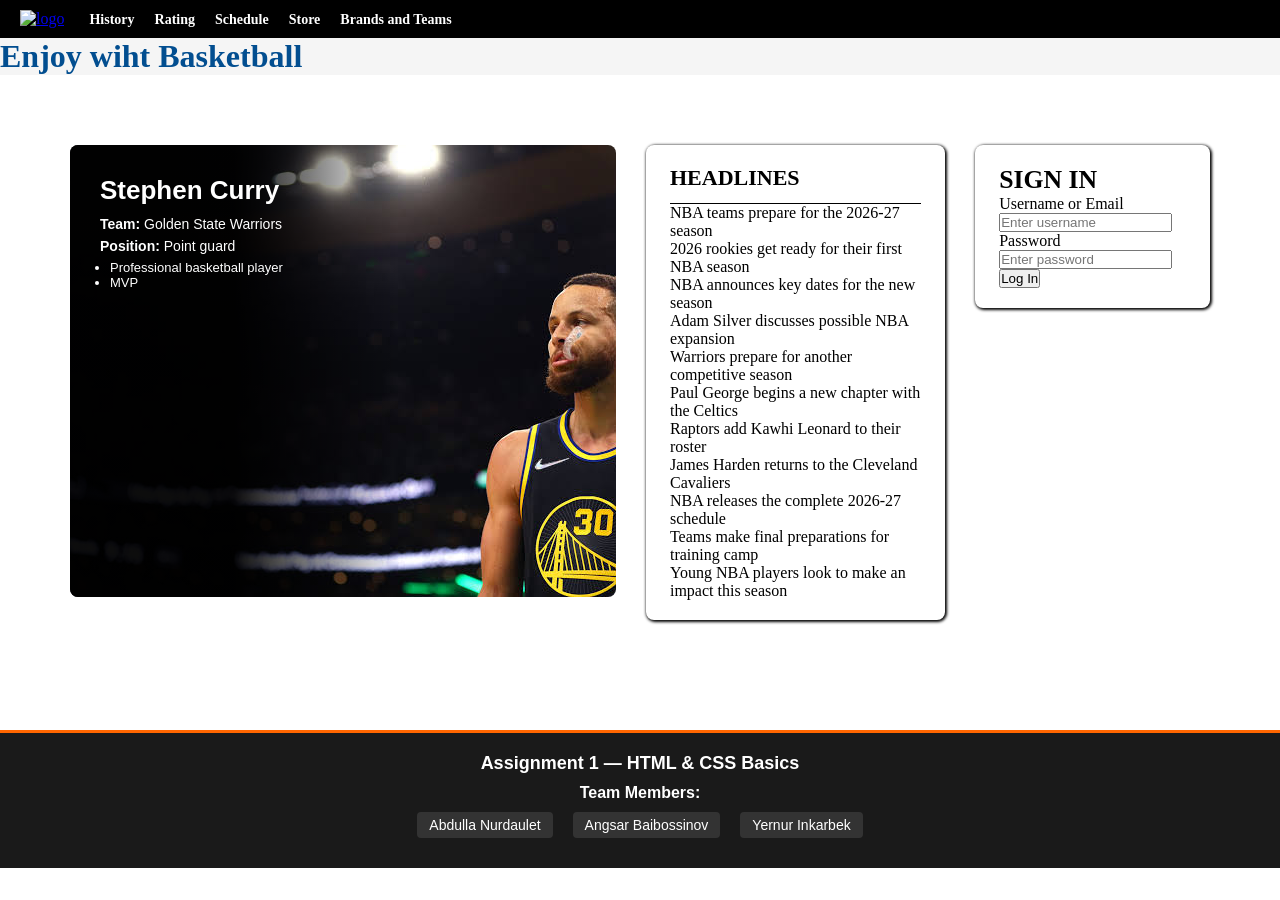
==== commit def7e975: "final" ====
--- a/index.html
+++ b/index.html
@@ -1,284 +1,94 @@
 <!DOCTYPE html>
 <html lang="en">
-
 <head>
     <meta charset="UTF-8">
     <meta name="viewport" content="width=device-width, initial-scale=1.0">
+    <title>Basketball-NBA</title>
+    <link rel="stylesheet" href="stylea.css">
+</head>
+<body>
+    <header class ="header">
+        <div class="logo">
+            <a href="index.html">
+                <img src="pictures/logo.png" alt="logo">
+            </a>
+        </div>
+        <nav>
+            <ul class="navigationList">
+                <li><a href="History.html">History</a></li>
+                <li><a href="ratings.html">Rating</a></li>
+                <li><a href="schedule.html">Schedule</a></li>
+                <li><a href="BrandPrice.html">Store</a></li>
+                <li><a href="Brands.html">Brands and Teams</a></li>
+            </ul>
+        </nav>
+    </header>
 
-    <title>Basketball-NBA</title>
-
-    <link rel="stylesheet" href="stylea.css">
-
-    <link href="https://cdn.jsdelivr.net/npm/bootstrap@5.3.3/dist/css/bootstrap.min.css"
-          rel="stylesheet">
-
-    <link rel="stylesheet" href="sitetheme.css">
-</head>
-
-<body>
-
-    <!-- TASK 7: Toast Notification -->
-    <div id="toast">
-        <span id="toastMessage"></span>
+    <h1 style ="text-align: left; background-color: rgb(245, 245, 245); color: rgb(2, 78, 144);">          Enjoy wiht Basketball</h1>
+    <div class="divv">
+        <div class ="wrapper">
+        <img class="Basketball-img1" src="pictures/main.jpg"alt="bas">
+        <div class = "text">
+            <h3>Stephen Curry</h2>
+            <p><strong>Team:</strong> Golden State Warriors</p>
+            <p><strong>Position:</strong> Point guard</p>
+            <ul type = "-">
+                <li>Professional basketball player</li>
+                <li>MVP</li>
+            </ul>
+        </div>
+        </div>  
+    <div class="headlines">
+        <div class="headlinesLikeHead">
+            <h3>HEADLINES</h3>
+        </div>
+        <ul class="headlines-list">
+            <li>NBA teams prepare for the 2026-27 season</li>
+            <li>2026 rookies get ready for their first NBA season</li>
+            <li>NBA announces key dates for the new season</li>
+            <li>Adam Silver discusses possible NBA expansion</li>
+            <li>Warriors prepare for another competitive season</li>
+            <li>Paul George begins a new chapter with the Celtics</li>
+            <li>Raptors add Kawhi Leonard to their roster</li>
+            <li>James Harden returns to the Cleveland Cavaliers</li>
+            <li>NBA releases the complete 2026-27 schedule</li>
+            <li>Teams make final preparations for training camp</li>
+            <li>Young NBA players look to make an impact this season</li>
+</ul>
+             
     </div>
-
-    <!-- Navigation -->
-    <nav class="navbar navbar-expand-lg navbar-dark site-navbar">
-        <div class="container-fluid px-3 px-sm-2 px-lg-4">
-
-            <a class="navbar-brand d-flex align-items-center gap-2"
-               href="index.html">
-                <img src="pictures/logo.png"
-                     alt="Basketball-NBA logo"
-                     height="34">
-                <span>BASKETBALL-NBA</span>
-            </a>
-
-            <button class="navbar-toggler"
-                    type="button"
-                    data-bs-toggle="collapse"
-                    data-bs-target="#siteNavigation"
-                    aria-controls="siteNavigation"
-                    aria-expanded="false"
-                    aria-label="Toggle navigation">
-                <span class="navbar-toggler-icon"></span>
-            </button>
-
-            <div class="collapse navbar-collapse" id="siteNavigation">
-                <ul class="navbar-nav ms-auto align-items-lg-center gap-lg-2">
-
-                    <li class="nav-item">
-                        <a class="nav-link active" href="index.html">Home</a>
-                    </li>
-
-                    <li class="nav-item">
-                        <a class="nav-link" href="History.html">History</a>
-                    </li>
-
-                    <li class="nav-item">
-                        <a class="nav-link" href="ratings.html">Rating</a>
-                    </li>
-
-                    <li class="nav-item">
-                        <a class="nav-link" href="schedule.html">Schedule</a>
-                    </li>
-
-                    <li class="nav-item">
-                        <a class="nav-link" href="Brands.html">Teams</a>
-                    </li>
-
-                    <li class="nav-item">
-                        <a class="nav-link" href="BrandPrice.html">Store</a>
-                    </li>
-
-                    <li class="nav-item">
-                        <a class="nav-link" href="Profile.html">Profile</a>
-                    </li>
-
+    <div class="login">
+            <div class="loginHeader">
+                <h3>SIGN IN</h3>
+            </div>
+            <form class="loginForm">
+                <div class="input">
+                    <label for="username">Username or Email</label>
+                    <input type="text" id="username" placeholder="Enter username" required>
+                </div>
+                
+                <div class="input">
+                    <label for="password">Password</label> <br>
+                    <input type="password" id="password" placeholder="Enter password" required>
+                </div>
+                <button type="submit" class="login-btn">Log In</button>
+            </form>
+        </div>
+    </div>
+   
+    <footer class="site-footer">
+        <div class="footer-container">
+            <p class="footer-title">Assignment 1 — HTML & CSS Basics</p>
+      
+            <div class="team-members">
+                <p><strong>Team Members:</strong></p>
+                <ul>
+                    <li>Abdulla Nurdaulet</li>
+                    <li>Angsar Baibossinov</li>
+                    <li>Yernur Inkarbek</li>
                 </ul>
             </div>
         </div>
-    </nav>
-
-    <!-- Day / Night Theme Button -->
-    <div class="container py-3 d-flex justify-content-end">
-        <button id="themeToggle"
-                class="btn btn-dark"
-                type="button">
-            🌙 Night Mode
-        </button>
-    </div>
-
-    <!-- Home Heading -->
-    <h1 class="home-heading">
-        Enjoy with Basketball
-    </h1>
-
-    <main>
-
-        <div class="divv">
-
-            <!-- Stephen Curry Section -->
-            <div class="wrapper">
-
-                <img class="Basketball-img1"
-                     src="pictures/main.jpg"
-                     alt="Stephen Curry">
-
-                <div class="text">
-
-                    <h3>Stephen Curry</h3>
-
-                    <p>
-                        <strong>Team:</strong>
-                        Golden State Warriors
-                    </p>
-
-                    <p>
-                        <strong>Position:</strong>
-                        Point guard
-                    </p>
-
-                    <ul>
-                        <li>Professional basketball player</li>
-                        <li>MVP</li>
-                    </ul>
-
-                </div>
-            </div>
-
-            <!-- NBA Headlines -->
-            <div class="headlines">
-
-                <div class="headlinesLikeHead">
-                    <h3>HEADLINES</h3>
-                </div>
-
-                <ul class="headlines-list">
-                    <li>NBA teams prepare for the 2026-27 season</li>
-                    <li>2026 rookies get ready for their first NBA season</li>
-                    <li>NBA announces key dates for the new season</li>
-                    <li>Adam Silver discusses possible NBA expansion</li>
-                    <li>Warriors prepare for another competitive season</li>
-                    <li>Paul George begins a new chapter with the Celtics</li>
-                    <li>Raptors add Kawhi Leonard to their roster</li>
-                    <li>James Harden returns to the Cleveland Cavaliers</li>
-                    <li>NBA releases the complete 2026-27 schedule</li>
-                    <li>Teams make final preparations for training camp</li>
-                    <li>Young NBA players look to make an impact this season</li>
-                </ul>
-
-            </div>
-            <!-- Login Form -->
-        <div class="login">
-
-            <div class="loginHeader">
-                <h3>SIGN IN</h3>
-            </div>
-
-            <form class="loginForm row g-3"
-                  id="loginForm"
-                  novalidate>
-
-                <div class="input col-12">
-
-                    <label class="form-label" for="username">
-                        Username or Email
-                    </label>
-
-                    <input class="form-control"
-                           type="text"
-                           id="username"
-                           name="username"
-                           placeholder="Enter username or email">
-
-                    <div class="error-message" id="usernameError"></div>
-
-                </div>
-
-                <div class="input col-12">
-
-                    <label class="form-label" for="password">
-                        Password
-                    </label>
-
-                    <input class="form-control"
-                           type="password"
-                           id="password"
-                           name="password"
-                           placeholder="Enter password">
-
-                    <div class="error-message" id="passwordError"></div>
-
-                </div>
-
-                <!-- LOADING SPINNER ON SUBMIT -->
-                <div class="col-12">
-
-                    <button type="submit"
-                            id="loginSubmitBtn"
-                            class="btn btn-primary btn-lg w-100">
-
-                        <span id="loginSpinner"
-                              class="spinner-border spinner-border-sm me-2 d-none"
-                              role="status"
-                              aria-hidden="true">
-                        </span>
-
-                        <span id="loginButtonText">Log In</span>
-
-                    </button>
-
-                </div>
-
-                <div class="col-12">
-                    <p id="formMessage" role="status"></p>
-                </div>
-
-            </form>
-
-            <!-- Sign Up link is below the Sign In form -->
-            <div class="text-center mt-3">
-                <span>Don't have an account?</span>
-                <a href="signup.html">Sign Up</a>
-            </div>
-
-        </div>
-
-        </div>
-        
-    </main>
-
-    <!-- Footer -->
-    <footer class="site-footer mt-lg-5">
-
-        <div class="container py-4 px-sm-2 px-lg-4">
-
-            <div class="row gy-3 align-items-center">
-
-                <div class="col-lg-6">
-
-                    <p class="footer-title mb-1">
-                        BASKETBALL-NBA
-                    </p>
-
-                    <p class="footer-note mb-0">
-                        Players, teams, history, schedules and the game we love.
-                    </p>
-
-                </div>
-
-                <div class="col-lg-6">
-
-                    <div class="d-flex flex-wrap justify-content-lg-end gap-2">
-
-                        <span class="member rounded px-2 py-1">
-                            Abdulla Nurdaulet
-                        </span>
-
-                        <span class="member rounded px-2 py-1">
-                            Angsar Baibossinov
-                        </span>
-
-                        <span class="member rounded px-2 py-1">
-                            Yernur Inkarbek
-                        </span>
-
-                    </div>
-
-                </div>
-
-            </div>
-
-        </div>
-
     </footer>
-
-    <!-- Bootstrap JavaScript -->
-    <script src="https://cdn.jsdelivr.net/npm/bootstrap@5.3.3/dist/js/bootstrap.bundle.min.js"></script>
-
-    <!-- Main JavaScript -->
-    <script src="angsar.js"></script>
-
 </body>
 </html>
--- a/stylea.css
+++ b/stylea.css
@@ -334,57 +334,3 @@
   border-radius: 4px;
   font-size: 14px;
 }
-
-
-.error-message {
-    color: #dc3545;
-    font-size: 14px;
-    margin-top: 5px;
-}
-
-.form-control.is-invalid {
-    border-color: #dc3545;
-}
-
-.form-control.is-valid {
-    border-color: #198754;
-}
-
-#formMessage {
-    font-weight: bold;
-    margin-bottom: 0;
-}
-
-/* Basketball bounce animation */
-
-.basketball-ball {
-    display: inline-block;
-    font-size: 70px;
-    transform: translateY(0);
-}
-
-.basketball-ball.bouncing {
-    animation: ballBounce 0.8s ease-in-out;
-}
-
-@keyframes ballBounce {
-    0% {
-        transform: translateY(0) rotate(0deg);
-    }
-
-    35% {
-        transform: translateY(-100px) rotate(180deg);
-    }
-
-    60% {
-        transform: translateY(0) rotate(360deg);
-    }
-
-    80% {
-        transform: translateY(-30px) rotate(450deg);
-    }
-
-    100% {
-        transform: translateY(0) rotate(540deg);
-    }
-}
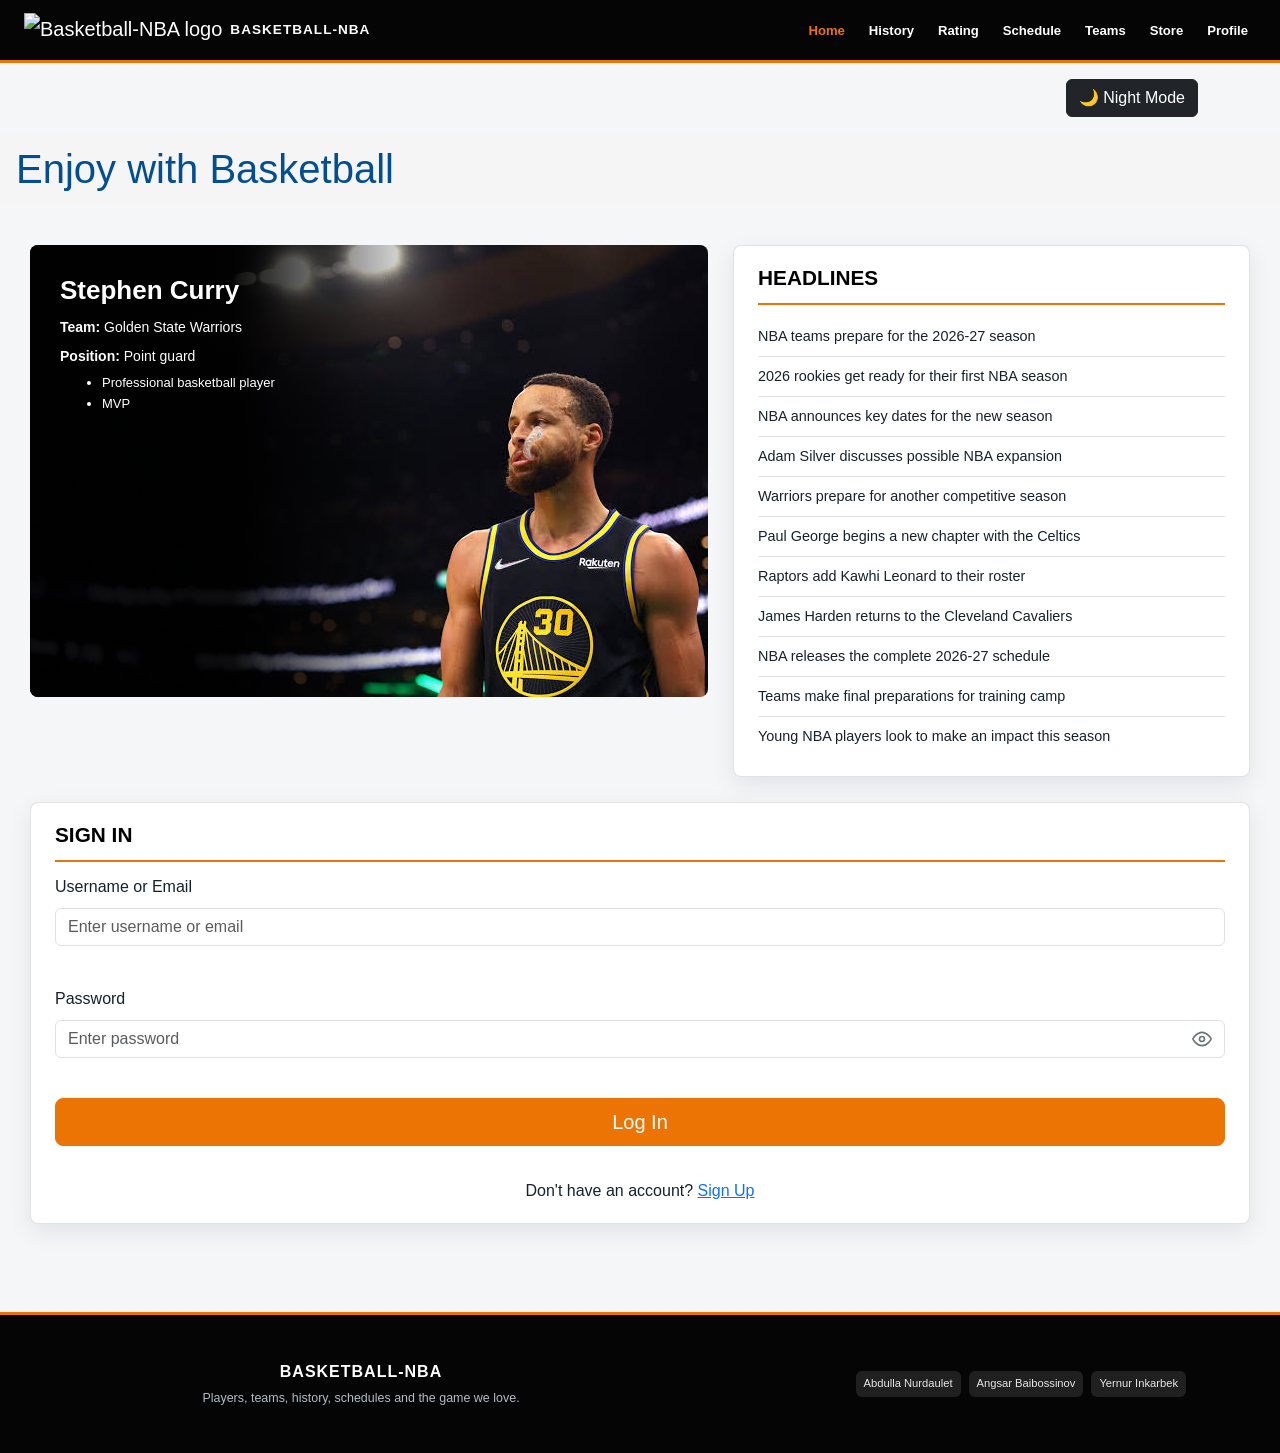
==== commit cb75dcde: "Merge pull request #14 from Shiferuk/AngsarB Angsar b" ====
--- a/index.html
+++ b/index.html
@@ -1,94 +1,284 @@
 <!DOCTYPE html>
 <html lang="en">
+
 <head>
     <meta charset="UTF-8">
     <meta name="viewport" content="width=device-width, initial-scale=1.0">
+
     <title>Basketball-NBA</title>
-    <link rel="stylesheet" href="stylea.css">
+
+    <link rel="stylesheet" href="css/stylea.css">
+
+    <link href="https://cdn.jsdelivr.net/npm/bootstrap@5.3.3/dist/css/bootstrap.min.css"
+          rel="stylesheet">
+
+    <link rel="stylesheet" href="css/sitetheme.css">
 </head>
+
 <body>
-    <header class ="header">
-        <div class="logo">
-            <a href="index.html">
-                <img src="pictures/logo.png" alt="logo">
+
+    <!-- TASK 7: Toast Notification -->
+    <div id="toast">
+        <span id="toastMessage"></span>
+    </div>
+
+    <!-- Navigation -->
+    <nav class="navbar navbar-expand-lg navbar-dark site-navbar">
+        <div class="container-fluid px-3 px-sm-2 px-lg-4">
+
+            <a class="navbar-brand d-flex align-items-center gap-2"
+               href="index.html">
+                <img src="pictures/logo.png"
+                     alt="Basketball-NBA logo"
+                     height="34">
+                <span>BASKETBALL-NBA</span>
             </a>
-        </div>
-        <nav>
-            <ul class="navigationList">
-                <li><a href="History.html">History</a></li>
-                <li><a href="ratings.html">Rating</a></li>
-                <li><a href="schedule.html">Schedule</a></li>
-                <li><a href="BrandPrice.html">Store</a></li>
-                <li><a href="Brands.html">Brands and Teams</a></li>
-            </ul>
-        </nav>
-    </header>
-
-    <h1 style ="text-align: left; background-color: rgb(245, 245, 245); color: rgb(2, 78, 144);">          Enjoy wiht Basketball</h1>
-    <div class="divv">
-        <div class ="wrapper">
-        <img class="Basketball-img1" src="pictures/main.jpg"alt="bas">
-        <div class = "text">
-            <h3>Stephen Curry</h2>
-            <p><strong>Team:</strong> Golden State Warriors</p>
-            <p><strong>Position:</strong> Point guard</p>
-            <ul type = "-">
-                <li>Professional basketball player</li>
-                <li>MVP</li>
-            </ul>
-        </div>
-        </div>  
-    <div class="headlines">
-        <div class="headlinesLikeHead">
-            <h3>HEADLINES</h3>
-        </div>
-        <ul class="headlines-list">
-            <li>NBA teams prepare for the 2026-27 season</li>
-            <li>2026 rookies get ready for their first NBA season</li>
-            <li>NBA announces key dates for the new season</li>
-            <li>Adam Silver discusses possible NBA expansion</li>
-            <li>Warriors prepare for another competitive season</li>
-            <li>Paul George begins a new chapter with the Celtics</li>
-            <li>Raptors add Kawhi Leonard to their roster</li>
-            <li>James Harden returns to the Cleveland Cavaliers</li>
-            <li>NBA releases the complete 2026-27 schedule</li>
-            <li>Teams make final preparations for training camp</li>
-            <li>Young NBA players look to make an impact this season</li>
-</ul>
-             
+
+            <button class="navbar-toggler"
+                    type="button"
+                    data-bs-toggle="collapse"
+                    data-bs-target="#siteNavigation"
+                    aria-controls="siteNavigation"
+                    aria-expanded="false"
+                    aria-label="Toggle navigation">
+                <span class="navbar-toggler-icon"></span>
+            </button>
+
+            <div class="collapse navbar-collapse" id="siteNavigation">
+                <ul class="navbar-nav ms-auto align-items-lg-center gap-lg-2">
+
+                    <li class="nav-item">
+                        <a class="nav-link active" href="index.html">Home</a>
+                    </li>
+
+                    <li class="nav-item">
+                        <a class="nav-link" href="History.html">History</a>
+                    </li>
+
+                    <li class="nav-item">
+                        <a class="nav-link" href="ratings.html">Rating</a>
+                    </li>
+
+                    <li class="nav-item">
+                        <a class="nav-link" href="schedule.html">Schedule</a>
+                    </li>
+
+                    <li class="nav-item">
+                        <a class="nav-link" href="Brands.html">Teams</a>
+                    </li>
+
+                    <li class="nav-item">
+                        <a class="nav-link" href="BrandPrice.html">Store</a>
+                    </li>
+
+                    <li class="nav-item">
+                        <a class="nav-link" href="Profile.html">Profile</a>
+                    </li>
+
+                </ul>
+            </div>
+        </div>
+    </nav>
+
+    <!-- Day / Night Theme Button -->
+    <div class="container py-3 d-flex justify-content-end">
+        <button id="themeToggle"
+                class="btn btn-dark"
+                type="button">
+            🌙 Night Mode
+        </button>
     </div>
-    <div class="login">
+
+    <!-- Home Heading -->
+    <h1 class="home-heading">
+        Enjoy with Basketball
+    </h1>
+
+    <main>
+
+        <div class="divv">
+
+            <!-- Stephen Curry Section -->
+            <div class="wrapper">
+
+                <img class="Basketball-img1"
+                     src="pictures/main.jpg"
+                     alt="Stephen Curry">
+
+                <div class="text">
+
+                    <h3>Stephen Curry</h3>
+
+                    <p>
+                        <strong>Team:</strong>
+                        Golden State Warriors
+                    </p>
+
+                    <p>
+                        <strong>Position:</strong>
+                        Point guard
+                    </p>
+
+                    <ul>
+                        <li>Professional basketball player</li>
+                        <li>MVP</li>
+                    </ul>
+
+                </div>
+            </div>
+
+            <!-- NBA Headlines -->
+            <div class="headlines">
+
+                <div class="headlinesLikeHead">
+                    <h3>HEADLINES</h3>
+                </div>
+
+                <ul class="headlines-list">
+                    <li>NBA teams prepare for the 2026-27 season</li>
+                    <li>2026 rookies get ready for their first NBA season</li>
+                    <li>NBA announces key dates for the new season</li>
+                    <li>Adam Silver discusses possible NBA expansion</li>
+                    <li>Warriors prepare for another competitive season</li>
+                    <li>Paul George begins a new chapter with the Celtics</li>
+                    <li>Raptors add Kawhi Leonard to their roster</li>
+                    <li>James Harden returns to the Cleveland Cavaliers</li>
+                    <li>NBA releases the complete 2026-27 schedule</li>
+                    <li>Teams make final preparations for training camp</li>
+                    <li>Young NBA players look to make an impact this season</li>
+                </ul>
+
+            </div>
+            <!-- Login Form -->
+        <div class="login">
+
             <div class="loginHeader">
                 <h3>SIGN IN</h3>
             </div>
-            <form class="loginForm">
-                <div class="input">
-                    <label for="username">Username or Email</label>
-                    <input type="text" id="username" placeholder="Enter username" required>
-                </div>
-                
-                <div class="input">
-                    <label for="password">Password</label> <br>
-                    <input type="password" id="password" placeholder="Enter password" required>
-                </div>
-                <button type="submit" class="login-btn">Log In</button>
+
+            <form class="loginForm row g-3"
+                  id="loginForm"
+                  novalidate>
+
+                <div class="input col-12">
+
+                    <label class="form-label" for="username">
+                        Username or Email
+                    </label>
+
+                    <input class="form-control"
+                           type="text"
+                           id="username"
+                           name="username"
+                           placeholder="Enter username or email">
+
+                    <div class="error-message" id="usernameError"></div>
+
+                </div>
+
+                <div class="input col-12">
+
+                    <label class="form-label" for="password">
+                        Password
+                    </label>
+
+                    <input class="form-control"
+                           type="password"
+                           id="password"
+                           name="password"
+                           placeholder="Enter password">
+
+                    <div class="error-message" id="passwordError"></div>
+
+                </div>
+
+                <!-- LOADING SPINNER ON SUBMIT -->
+                <div class="col-12">
+
+                    <button type="submit"
+                            id="loginSubmitBtn"
+                            class="btn btn-primary btn-lg w-100">
+
+                        <span id="loginSpinner"
+                              class="spinner-border spinner-border-sm me-2 d-none"
+                              role="status"
+                              aria-hidden="true">
+                        </span>
+
+                        <span id="loginButtonText">Log In</span>
+
+                    </button>
+
+                </div>
+
+                <div class="col-12">
+                    <p id="formMessage" role="status"></p>
+                </div>
+
             </form>
-        </div>
-    </div>
-   
-    <footer class="site-footer">
-        <div class="footer-container">
-            <p class="footer-title">Assignment 1 — HTML & CSS Basics</p>
-      
-            <div class="team-members">
-                <p><strong>Team Members:</strong></p>
-                <ul>
-                    <li>Abdulla Nurdaulet</li>
-                    <li>Angsar Baibossinov</li>
-                    <li>Yernur Inkarbek</li>
-                </ul>
-            </div>
-        </div>
+
+            <!-- Sign Up link is below the Sign In form -->
+            <div class="text-center mt-3">
+                <span>Don't have an account?</span>
+                <a href="signup.html">Sign Up</a>
+            </div>
+
+        </div>
+
+        </div>
+        
+    </main>
+
+    <!-- Footer -->
+    <footer class="site-footer mt-lg-5">
+
+        <div class="container py-4 px-sm-2 px-lg-4">
+
+            <div class="row gy-3 align-items-center">
+
+                <div class="col-lg-6">
+
+                    <p class="footer-title mb-1">
+                        BASKETBALL-NBA
+                    </p>
+
+                    <p class="footer-note mb-0">
+                        Players, teams, history, schedules and the game we love.
+                    </p>
+
+                </div>
+
+                <div class="col-lg-6">
+
+                    <div class="d-flex flex-wrap justify-content-lg-end gap-2">
+
+                        <span class="member rounded px-2 py-1">
+                            Abdulla Nurdaulet
+                        </span>
+
+                        <span class="member rounded px-2 py-1">
+                            Angsar Baibossinov
+                        </span>
+
+                        <span class="member rounded px-2 py-1">
+                            Yernur Inkarbek
+                        </span>
+
+                    </div>
+
+                </div>
+
+            </div>
+
+        </div>
+
     </footer>
+
+    <!-- Bootstrap JavaScript -->
+    <script src="https://cdn.jsdelivr.net/npm/bootstrap@5.3.3/dist/js/bootstrap.bundle.min.js"></script>
+
+    <!-- Main JavaScript -->
+    <script src="js/angsar.js"></script>
+
 </body>
 </html>
--- a/css/stylea.css
+++ b/css/stylea.css
@@ -0,0 +1,390 @@
+* {
+     margin: 0;
+     padding: 0;
+     box-sizing: border-box; 
+}
+.Basketball-img1 {
+    width: 678px;
+    height: 452px;
+    display: block;
+    object-fit: cover;
+    object-position: right;
+
+}
+ 
+
+.divv{
+    display: flex; 
+    justify-content: flex-start; 
+    padding: 70px;
+    gap: 30px;
+    align-items: flex-start;
+}
+.header {
+    background-color: black;
+    display: flex;
+    align-items: center;
+    padding: 10px 20px;
+    width: 100%;
+}
+.logo {
+    display: flex;
+    align-items: center;
+    margin-right: 25px;
+}
+
+.logo img{
+    height: 32px;
+}
+.navigationList{
+    display: flex;
+    list-style: none;
+    gap: 20px;
+}
+.navigationList a {
+    color: white;
+    text-decoration: none;
+    font-weight: bold;
+    font-size: 14px;
+    transition: opacity 0.2s;
+}
+.navigationList a:hover {
+    opacity: 0.7;
+}
+
+.wrapper{
+    position: relative;
+    display: inline-block;
+    overflow: hidden;
+    border-radius: 8px;
+}
+
+.text{
+    position: absolute;
+    top: 0;
+    left: 0;
+    width: 60%; 
+    height: 100%;
+    background: linear-gradient(to right, rgba(0, 0, 0, 0.95) 50%, transparent 100%);
+    color: white;
+    font-family: Arial, sans-serif;
+    padding: 30px;
+    display: flex;
+    flex-direction: column;
+}
+
+.text h3{
+    font-size: 26px;
+    font-weight: bold;
+    margin-bottom: 10px;
+}
+.text p{
+    font-size: 14px;
+    margin-bottom: 6px;
+}
+.text ul{
+    font-size: 13px;
+    margin-left: 10px;
+}
+.headlines{
+    width: 360px;
+    background-color: white;
+    border-radius: 8px;
+    padding: 20px 24px;
+    box-shadow: 1px 1px 3px 1px rgb(0, 0, 0);
+
+}
+.headlinesLikeHead{
+    display: flex;
+    justify-content: space-between;
+    align-items: center;
+    padding-bottom: 12px;
+    border-bottom: 1px solid;
+}
+.headlinesLikeHead h3{
+    font-size: 22px;
+    font-weight: 900;
+    color: black;
+
+}
+.headlines-list{
+    list-style: none;
+    padding: 0;
+    margin: 0;
+}
+.login{
+    width: 280px;
+    background-color: white;
+    border-radius: 8px;
+    padding: 20px 24px;
+     box-shadow: 1px 1px 3px 1px rgb(0, 0, 0);
+    
+
+}
+.loginHeader{
+    font-size: 22px;
+    font-weight: 900;
+    color: black;
+}
+.inputGroup{
+    margin-bottom: 15px;
+
+}
+.inputGroup label {
+    display: block;
+    font-size: 12px;
+    font-weight: bold;
+    margin-bottom: 5px;
+    color: #333;
+  
+
+}
+.inputGroup input {
+    width: 100%;
+    padding: 9px;
+    border: 1px solid #ccc;
+    border-radius: 4px;
+    font-size: 13px;
+    outline: none;
+}
+footer{
+    background-color: rgb(0, 0, 0);
+    color:aliceblue;
+    padding: 20px;
+    margin-top: 20px;
+}
+
+.historyimages {
+    display: flex;
+    flex-direction: column;
+    gap: 20px;
+}
+
+.history {
+    width: 100%;
+    height: 300px;
+    object-fit: cover;
+    border-radius: 8px;
+}
+.hh{
+    text-align: center;
+    background-color: black;
+    color: #eb7404;
+}
+
+.historytext {
+    flex: 1;                
+    background-color: white;
+    border-radius: 8px;
+    padding: 25px 30px;
+    box-shadow: 1px 1px 3px 1px rgba(0, 0, 0, 0.3);  
+}
+
+.historytext h2 {
+    font-size: 24px;
+    font-weight: 900;
+    color: #000;
+    margin-bottom: 20px;
+   
+    padding-bottom: 8px;
+}
+
+.historyp {
+    margin-bottom: 18px;
+}
+
+.historyp h3 {
+    font-size: 16px;
+    font-weight: bold;
+    color: #024e90;
+    margin-bottom: 6px;
+}
+
+.historyp p {
+    font-size: 14px;
+     
+    color: #333;
+    margin-bottom: 8px;
+}
+
+
+.historylist {
+    list-style: none;
+    padding: 0;
+}
+
+.historylist li {
+    font-size: 13px;
+    padding: 6px ;
+    border-bottom: 1px solid #eee;
+    color: #444;
+
+}
+.pagelayout {
+    min-height: 100vh;
+
+    display: grid;
+
+    grid-template-columns: 220px 1fr;
+
+    grid-template-rows: auto 1fr auto;
+
+    grid-template-areas:
+        "header header"
+        "sidebar main"
+        "footer footer";
+}
+
+.pagelayout .header {
+    grid-area: header;
+}
+
+.pagelayout .sidebar {
+    grid-area: sidebar;
+}
+
+.pagelayout .main-content {
+    grid-area: main;
+}
+
+.pagelayout footer {
+    grid-area: footer;
+}
+
+
+.sidebar {
+    background-color: #f2f2f2;
+    padding: 30px 20px;
+}
+
+.sidebar h3 {
+    color: #024e90;
+    margin-bottom: 25px;
+    font-size: 20px;
+}
+
+.champion {
+    padding: 15px 0;
+    border-bottom: 1px solid #ddd;
+}
+
+
+.champion span {
+    color: #024e90;
+    font-size: 13px;
+    font-weight: bold;
+}
+
+
+.maincontent {
+    padding: 40px;
+    min-width: 0;
+}
+
+.maincontent > h1 {
+    text-align: center;
+    color: #024e90;
+    margin-bottom: 30px;
+}
+
+.historygrid {
+    display: grid;
+
+    grid-template-columns: 1fr 1fr;
+
+    gap: 30px;
+
+    align-items: start;
+}
+
+.site-footer {
+  background-color: #1a1a1a;
+  color: #ffffff;
+  padding: 20px 0;
+  margin-top: 40px;
+  text-align: center;
+  font-family: Arial, sans-serif;
+  border-top: 3px solid #ff6600;
+}
+
+.footer-container {
+  max-width: 1200px;
+  margin: 0 auto;
+  padding: 0 15px;
+}
+
+.footer-title {
+  font-size: 18px;
+  font-weight: bold;
+  margin-bottom: 10px;
+}
+
+.team-members ul {
+  list-style-type: none;
+  padding: 0;
+  margin: 10px 0;
+  display: flex;
+  justify-content: center;
+  gap: 20px;
+}
+
+.team-members li {
+  background-color: #333333;
+  padding: 5px 12px;
+  border-radius: 4px;
+  font-size: 14px;
+}
+
+
+.error-message {
+    color: #dc3545;
+    font-size: 14px;
+    margin-top: 5px;
+}
+
+.form-control.is-invalid {
+    border-color: #dc3545;
+}
+
+.form-control.is-valid {
+    border-color: #198754;
+}
+
+#formMessage {
+    font-weight: bold;
+    margin-bottom: 0;
+}
+
+/* Basketball bounce animation */
+
+.basketball-ball {
+    display: inline-block;
+    font-size: 70px;
+    transform: translateY(0);
+}
+
+.basketball-ball.bouncing {
+    animation: ballBounce 0.8s ease-in-out;
+}
+
+@keyframes ballBounce {
+    0% {
+        transform: translateY(0) rotate(0deg);
+    }
+
+    35% {
+        transform: translateY(-100px) rotate(180deg);
+    }
+
+    60% {
+        transform: translateY(0) rotate(360deg);
+    }
+
+    80% {
+        transform: translateY(-30px) rotate(450deg);
+    }
+
+    100% {
+        transform: translateY(0) rotate(540deg);
+    }
+}
--- a/css/sitetheme.css
+++ b/css/sitetheme.css
@@ -0,0 +1,845 @@
+:root {
+    --nba-blue: #024e90;
+    --nba-orange: #eb7404;
+    --nba-orange-text: #b85600;
+    --nba-light: #f4f6f8;
+    --nba-text: #17212b;
+    --nba-muted: #5a6570;
+    --nba-card: #ffffff;
+    --nba-border: rgba(7, 21, 34, 0.12);
+    --nba-shadow: 0 8px 24px rgba(7, 21, 34, 0.08);
+}
+
+
+* {
+    box-sizing: border-box;
+}
+
+html {
+    scroll-behavior: smooth;
+}
+
+body {
+    margin: 0;
+    font-family: Arial, Helvetica, sans-serif;
+    background: var(--nba-light);
+    color: var(--nba-text);
+    line-height: 1.6;
+    transition: background-color 0.3s ease, color 0.3s ease;
+}
+
+img {
+    max-width: 100%;
+}
+
+section {
+    scroll-margin-top: 90px;
+}
+
+h1,
+h2,
+h3,
+h4,
+p {
+    overflow-wrap: break-word;
+}
+
+.eyebrow {
+    color: var(--nba-orange-text);
+    font-size: 0.72rem;
+    font-weight: 800;
+    letter-spacing: 1.2px;
+    text-transform: uppercase;
+}
+
+/* nav */
+
+.site-navbar {
+    background: #050505;
+    border-bottom: 3px solid var(--nba-orange);
+}
+
+.site-navbar .navbar-brand span {
+    font-size: 0.85rem;
+    font-weight: 900;
+    letter-spacing: 1px;
+}
+
+.site-navbar .nav-link {
+    color: #ffffff !important;
+    font-size: 0.82rem;
+    font-weight: 700;
+    transition: color 0.2s ease;
+}
+
+.site-navbar .nav-link:hover,
+.site-navbar .nav-link.active {
+    color: var(--nba-orange) !important;
+}
+
+.site-navbar .navbar-toggler {
+    border-color: rgba(255, 255, 255, 0.35);
+}
+
+.site-navbar .navbar-toggler-icon {
+    filter: invert(1);
+}
+
+/* btn */
+
+.btn-primary {
+    --bs-btn-bg: var(--nba-orange);
+    --bs-btn-border-color: var(--nba-orange);
+    --bs-btn-hover-bg: #c85f00;
+    --bs-btn-hover-border-color: #c85f00;
+    --bs-btn-active-bg: #a94f00;
+    --bs-btn-active-border-color: #a94f00;
+}
+
+.btn-outline-primary {
+    --bs-btn-color: var(--nba-blue);
+    --bs-btn-border-color: var(--nba-blue);
+    --bs-btn-hover-bg: var(--nba-blue);
+    --bs-btn-hover-border-color: var(--nba-blue);
+}
+
+.btn-secondary {
+    --bs-btn-bg: var(--nba-blue);
+    --bs-btn-border-color: var(--nba-blue);
+    --bs-btn-hover-bg: #013b6e;
+    --bs-btn-hover-border-color: #013b6e;
+}
+
+button,
+.btn {
+    transition: transform 0.2s ease, background-color 0.2s ease, box-shadow 0.2s ease;
+}
+
+/* hover lift only for devices with a mouse */
+
+@media (hover: hover) {
+
+    button:hover:not(:disabled),
+    .btn:hover {
+        transform: translateY(-2px);
+        box-shadow: 0 6px 14px rgba(0, 0, 0, 0.18);
+    }
+
+}
+
+button:active:not(:disabled),
+.btn:active {
+    transform: translateY(0) scale(0.97);
+}
+
+button:disabled {
+    cursor: not-allowed;
+    opacity: 0.6;
+}
+
+/*
+   4. CARDS*/
+
+.card {
+    color: var(--nba-text);
+    background-color: var(--nba-card);
+    border: 1px solid var(--nba-border);
+    border-radius: 12px;
+    box-shadow: var(--nba-shadow);
+    transition:
+        transform 0.25s ease,
+        box-shadow 0.25s ease,
+        background-color 0.3s ease;
+}
+
+@media (hover: hover) {
+
+    .card:hover {
+        transform: translateY(-4px);
+        box-shadow: 0 12px 28px rgba(7, 21, 34, 0.14);
+    }
+
+}
+
+.card-title {
+    font-weight: 800;
+}
+
+.card-text {
+    color: var(--nba-muted);
+}
+
+.history-carousel-img {
+    width: 100%;
+    height: clamp(260px, 45vw, 560px);
+    object-fit: cover;
+}
+
+/* player section, light mode */
+
+.player-section {
+    background-color: var(--nba-card);
+    color: var(--nba-text);
+    border: 1px solid var(--nba-border);
+    transition: background-color 0.3s ease, color 0.3s ease;
+}
+
+/* card */
+
+#playerCard,
+.player-card {
+    overflow: hidden;
+    background-color: var(--nba-light);
+    color: var(--nba-text);
+    border-top: 4px solid var(--nba-orange);
+    overflow-wrap: break-word;
+}
+
+.player-animate {
+    animation: fadeInUp 0.5s ease both;
+}
+
+#playerName {
+    font-weight: 900;
+    letter-spacing: 0.3px;
+}
+
+#playerTeam,
+#playerPosition,
+#playerPoints {
+    margin-bottom: 0.5rem;
+}
+
+#playerMessage {
+    color: var(--nba-muted);
+    font-style: italic;
+}
+
+/* roster uses Bootstrap columns */
+
+.roster-card {
+    padding: 1rem;
+    background: var(--nba-light);
+    color: var(--nba-text);
+    border: 1px solid var(--nba-border);
+    border-left: 4px solid var(--nba-orange);
+    border-radius: 10px;
+    box-shadow: var(--nba-shadow);
+    animation: fadeInUp 0.5s ease both;
+    transition: transform 0.2s ease;
+}
+
+@media (hover: hover) {
+
+    .roster-card:hover {
+        transform: translateY(-5px);
+    }
+
+}
+
+.roster-card h4 {
+    font-size: 1.1rem;
+    font-weight: 800;
+}
+
+/* PASSWORD SHOW / HIDE BUTTON */
+
+.password-wrapper {
+    position: relative;
+}
+
+.password-wrapper .form-control,
+.password-wrapper .form-control.is-invalid,
+.password-wrapper .form-control.is-valid {
+    padding-right: 48px;
+    background-image: none;
+}
+
+.password-toggle {
+    position: absolute;
+    top: 0;
+    right: 0;
+    bottom: 0;
+    width: 46px;
+    display: flex;
+    align-items: center;
+    justify-content: center;
+    padding: 0;
+    border: none;
+    border-radius: 0 0.375rem 0.375rem 0;
+    background: transparent;
+    color: #6c757d;
+    cursor: pointer;
+    transition: color 0.2s ease;
+}
+
+.password-toggle:hover:not(:disabled),
+.password-toggle:focus-visible {
+    color: var(--nba-orange);
+    transform: none;
+    box-shadow: none;
+}
+
+.password-toggle:active:not(:disabled) {
+    transform: none;
+}
+
+/* HEADLINES AND LOGIN CARDS */
+
+.headlines,
+.login {
+    height: 100%;
+    padding: 20px 24px;
+    border: 1px solid var(--nba-border);
+    border-radius: 8px;
+    background: var(--nba-card);
+    color: var(--nba-text);
+    box-shadow: var(--nba-shadow);
+}
+
+.headlinesLikeHead,
+.loginHeader {
+    padding-bottom: 12px;
+    margin-bottom: 12px;
+    border-bottom: 2px solid var(--nba-orange);
+}
+
+.headlinesLikeHead h3,
+.loginHeader h3 {
+    margin: 0;
+    font-size: 1.3rem;
+    font-weight: 900;
+}
+
+.headlines-list {
+    margin: 0;
+    padding: 0;
+    list-style: none;
+}
+
+.headlines-list li {
+    padding: 8px 0;
+    border-bottom: 1px solid var(--nba-border);
+    font-size: 0.9rem;
+}
+
+.headlines-list li:last-child {
+    border-bottom: none;
+}
+
+.error-message {
+    min-height: 20px;
+    margin-top: 4px;
+    font-size: 0.85rem;
+    color: #dc3545;
+}
+
+#formMessage {
+    margin-bottom: 0;
+    font-weight: bold;
+}
+
+/* day night */
+
+body.night-mode {
+    --nba-light: #101820;
+    --nba-text: #f1f5f9;
+    --nba-muted: #c0cad4;
+    --nba-card: #1b2935;
+    --nba-border: rgba(255, 255, 255, 0.12);
+    --nba-shadow: 0 8px 24px rgba(0, 0, 0, 0.2);
+    --nba-orange-text: #ff9a3c;
+
+    background-color: var(--nba-light);
+    color: var(--nba-text);
+}
+
+body.night-mode .card {
+    background-color: var(--nba-card);
+    color: var(--nba-text);
+    border-color: var(--nba-border);
+}
+
+/* night mode for player section and roster */
+
+body.night-mode .player-section {
+    background-color: var(--nba-card);
+    color: var(--nba-text);
+    border-color: var(--nba-border);
+}
+
+body.night-mode #playerCard,
+body.night-mode .player-card,
+body.night-mode .roster-card {
+    background-color: var(--nba-light);
+    color: var(--nba-text);
+    border-color: var(--nba-border);
+}
+
+body.night-mode .card-text,
+body.night-mode #playerMessage {
+    color: var(--nba-muted);
+}
+
+/* readable secondary text in night mode */
+
+body.night-mode .text-secondary,
+body.night-mode .text-muted,
+body.night-mode .form-text {
+    color: var(--nba-muted) !important;
+}
+
+/* night mode for index blocks */
+
+body.night-mode .headlines,
+body.night-mode .login {
+    background-color: var(--nba-card);
+    color: var(--nba-text);
+}
+
+body.night-mode .headlinesLikeHead h3,
+body.night-mode .loginHeader h3 {
+    color: var(--nba-text);
+}
+
+body.night-mode .error-message {
+    color: #ff8a95;
+}
+
+body.night-mode .login a {
+    color: #8ec5ff;
+}
+
+/* contrast of buttons in night mode */
+
+body.night-mode #themeToggle {
+    color: #101820;
+    background-color: #f1f5f9;
+    border-color: #f1f5f9;
+}
+
+body.night-mode .btn-outline-primary {
+    --bs-btn-color: #8ec5ff;
+    --bs-btn-border-color: #8ec5ff;
+    --bs-btn-hover-color: #101820;
+    --bs-btn-hover-bg: #8ec5ff;
+    --bs-btn-hover-border-color: #8ec5ff;
+}
+
+body.night-mode .password-toggle {
+    color: #c0cad4;
+}
+
+body.night-mode .password-toggle:hover:not(:disabled),
+body.night-mode .password-toggle:focus-visible {
+    color: var(--nba-orange);
+}
+
+body.night-mode .form-control,
+body.night-mode .form-select {
+    color: var(--nba-text);
+    background-color: #17232e;
+    border-color: #455462;
+}
+
+body.night-mode .form-control::placeholder {
+    color: #aab6c2;
+}
+
+/* animation */
+
+@keyframes fadeInUp {
+    from {
+        opacity: 0;
+        transform: translateY(15px);
+    }
+
+    to {
+        opacity: 1;
+        transform: translateY(0);
+    }
+}
+
+/* footer */
+
+.site-footer {
+    background: #050505;
+    color: #ffffff;
+    border-top: 3px solid var(--nba-orange);
+}
+
+.site-footer .footer-title {
+    font-size: 1rem;
+    font-weight: 900;
+    letter-spacing: 1px;
+}
+
+.site-footer .footer-note {
+    color: #b3bcc5;
+    font-size: 0.78rem;
+}
+
+.site-footer .member {
+    display: inline-block;
+    padding: 0.35rem 0.65rem;
+    color: #e6e6e6;
+    background: #202020;
+    border-radius: 5px;
+    font-size: 0.7rem;
+}
+
+/* profile and login/sign up cards */
+
+body .profile-card,
+body .auth-card {
+    overflow-wrap: break-word;
+}
+
+.profile-info p {
+    overflow-wrap: anywhere;
+}
+
+/* HOME HEADING*/
+
+.home-heading {
+    margin: 0;
+    padding: 12px 16px;
+    background-color: #f5f5f5;
+    color: #024e90;
+}
+
+body.night-mode .home-heading {
+    background-color: #1b2935;
+    color: #93c5fd;
+}
+
+/* Toast Notification */
+
+#toast {
+    display: none;
+    position: fixed;
+    top: 25px;
+    right: 25px;
+    background-color: #212529;
+    color: white;
+    padding: 15px 25px;
+    border-radius: 8px;
+    z-index: 10000;
+    box-shadow: 0 4px 12px rgba(0, 0, 0, 0.2);
+    max-width: 300px;
+}
+
+/* Search field */
+
+#playerSearch {
+    max-width: 500px;
+}
+
+/*  10. ACCESSIBILITY */
+
+:focus-visible {
+    outline: 3px solid var(--nba-orange);
+    outline-offset: 3px;
+}
+
+@media (prefers-reduced-motion: reduce) {
+
+    *,
+    *::before,
+    *::after {
+        scroll-behavior: auto !important;
+        animation-duration: 0.01ms !important;
+        animation-iteration-count: 1 !important;
+        transition-duration: 0.01ms !important;
+    }
+}
+
+/* 11. RESPONSIVE DESIGN*/
+
+/* laptop and tablet, blocks go to the next line instead of overflowing */
+
+@media (max-width: 1549.98px) {
+
+    .divv {
+        flex-wrap: wrap;
+        padding: 40px 30px;
+        gap: 25px;
+    }
+
+    .wrapper {
+        flex: 0 1 678px;
+        max-width: 100%;
+    }
+
+    .Basketball-img1 {
+        width: 100%;
+        max-width: 100%;
+    }
+
+    .headlines,
+    .login {
+        flex: 1 1 300px;
+        width: auto;
+        min-width: 0;
+    }
+}
+
+/* tablet */
+
+@media (max-width: 991.98px) {
+
+    .divv {
+        padding: 30px 20px;
+    }
+
+    .wrapper {
+        flex: 1 1 100%;
+    }
+
+    .site-navbar .nav-link {
+        padding: 0.6rem 0;
+    }
+}
+
+/* mobile */
+
+@media (max-width: 767.98px) {
+
+    .divv {
+        padding: 20px 12px;
+        gap: 20px;
+    }
+
+    .wrapper {
+        display: block;
+        width: 100%;
+        border-radius: 8px;
+    }
+
+    .Basketball-img1 {
+        height: 260px;
+        object-position: center;
+    }
+
+    /* text goes under the picture so it does not cover it */
+
+    .text {
+        position: static;
+        width: 100%;
+        height: auto;
+        padding: 20px;
+        background: #000000;
+    }
+
+    .headlines,
+    .login {
+        flex: 1 1 100%;
+        padding: 18px 16px;
+    }
+
+    .home-heading {
+        font-size: 1.6rem;
+    }
+
+    /* history page */
+
+    .btn-group {
+        display: flex;
+        width: 100%;
+    }
+
+    .btn-group .btn {
+        flex: 1;
+    }
+
+    .player-section {
+        padding: 1.25rem !important;
+    }
+
+    #randomPlayerBtn {
+        width: 100%;
+    }
+
+    /* toast on phones */
+
+    #toast {
+        top: 15px;
+        right: 15px;
+        left: 15px;
+        max-width: none;
+    }
+
+    /* profile and sign up pages only */
+
+    body .profile-container {
+        margin: 20px auto;
+        padding: 12px;
+    }
+
+    body .profile-card {
+        padding: 22px 16px;
+    }
+
+    body .auth-section {
+        min-height: auto;
+        padding: 20px 12px;
+    }
+
+    body .auth-card {
+        padding: 24px 16px;
+    }
+
+    .site-footer {
+        text-align: center;
+    }
+
+    .site-footer .d-flex {
+        justify-content: center !important;
+    }
+}
+
+/* small phones */
+
+@media (max-width: 575.98px) {
+
+    .site-navbar .navbar-brand span {
+        font-size: 0.72rem;
+    }
+
+    .history-carousel-img {
+        height: 260px;
+    }
+
+    .display-5 {
+        font-size: 1.8rem;
+    }
+
+    .lead {
+        font-size: 1rem;
+    }
+
+    #playerSearch {
+        max-width: 100%;
+    }
+
+    .home-heading {
+        font-size: 1.4rem;
+    }
+}
+/* Sign up */
+.auth-section {
+    min-height: 75vh;
+    display: flex;
+    align-items: center;
+    justify-content: center;
+    padding: 40px 15px;
+}
+
+.auth-card {
+    width: 100%;
+    max-width: 480px;
+    padding: 35px;
+    border-radius: 18px;
+    background: var(--nba-card);
+    color: var(--nba-text);
+    border: 1px solid var(--nba-border);
+    box-shadow: 0 8px 30px rgba(0, 0, 0, 0.12);
+}
+
+.auth-card h1 {
+    font-weight: 800;
+}
+
+.auth-card .form-control {
+    padding: 12px;
+}
+
+.auth-card .btn-primary {
+    padding: 12px;
+    font-weight: 600;
+}
+
+.auth-description {
+    color: var(--nba-muted);
+}
+
+.auth-error {
+    min-height: 20px;
+    display: block;
+    font-size: 0.85rem;
+}
+
+body.night-mode .auth-error {
+    color: #ff8a95 !important;
+}
+
+body.night-mode .auth-card a {
+    color: #8ec5ff;
+}
+/* Profile */
+.profile-container {
+    max-width: 850px;
+    margin: 45px auto  35px;
+    padding: 20px;
+}
+
+.profile-card {
+    padding: 35px;
+    border-radius: 15px;
+    background: var(--nba-card);
+    color: var(--nba-text);
+    border: 1px solid var(--nba-border);
+    box-shadow: 0 5px 25px rgba(0, 0, 0, 0.12);
+}
+
+.profile-avatar {
+    width: 100px;
+    height: 100px;
+    display: flex;
+    align-items: center;
+    justify-content: center;
+    margin: 0 auto 20px;
+    border-radius: 50%;
+    background: #b85600;
+    color: #ffffff;
+    font-size: 40px;
+    font-weight: bold;
+}
+
+.profile-info {
+    padding: 15px;
+    margin-top: 15px;
+    border-radius: 8px;
+    background: rgba(128, 128, 128, 0.1);
+}
+
+.profile-info p {
+    margin-bottom: 5px;
+}
+
+#profileMessage {
+    margin-top: 15px;
+}
+
+body.night-mode .profile-card a:not(.btn) {
+    color: #8ec5ff;
+}
+/* Keep footer at the bottom */
+html,
+body {
+    min-height: 100%;
+}
+
+body {
+    min-height: 100vh;
+    display: flex;
+    flex-direction: column;
+}
+
+.profile-container {
+    flex: 1;
+}
+
+.site-footer {
+    margin-top: auto;
+}
